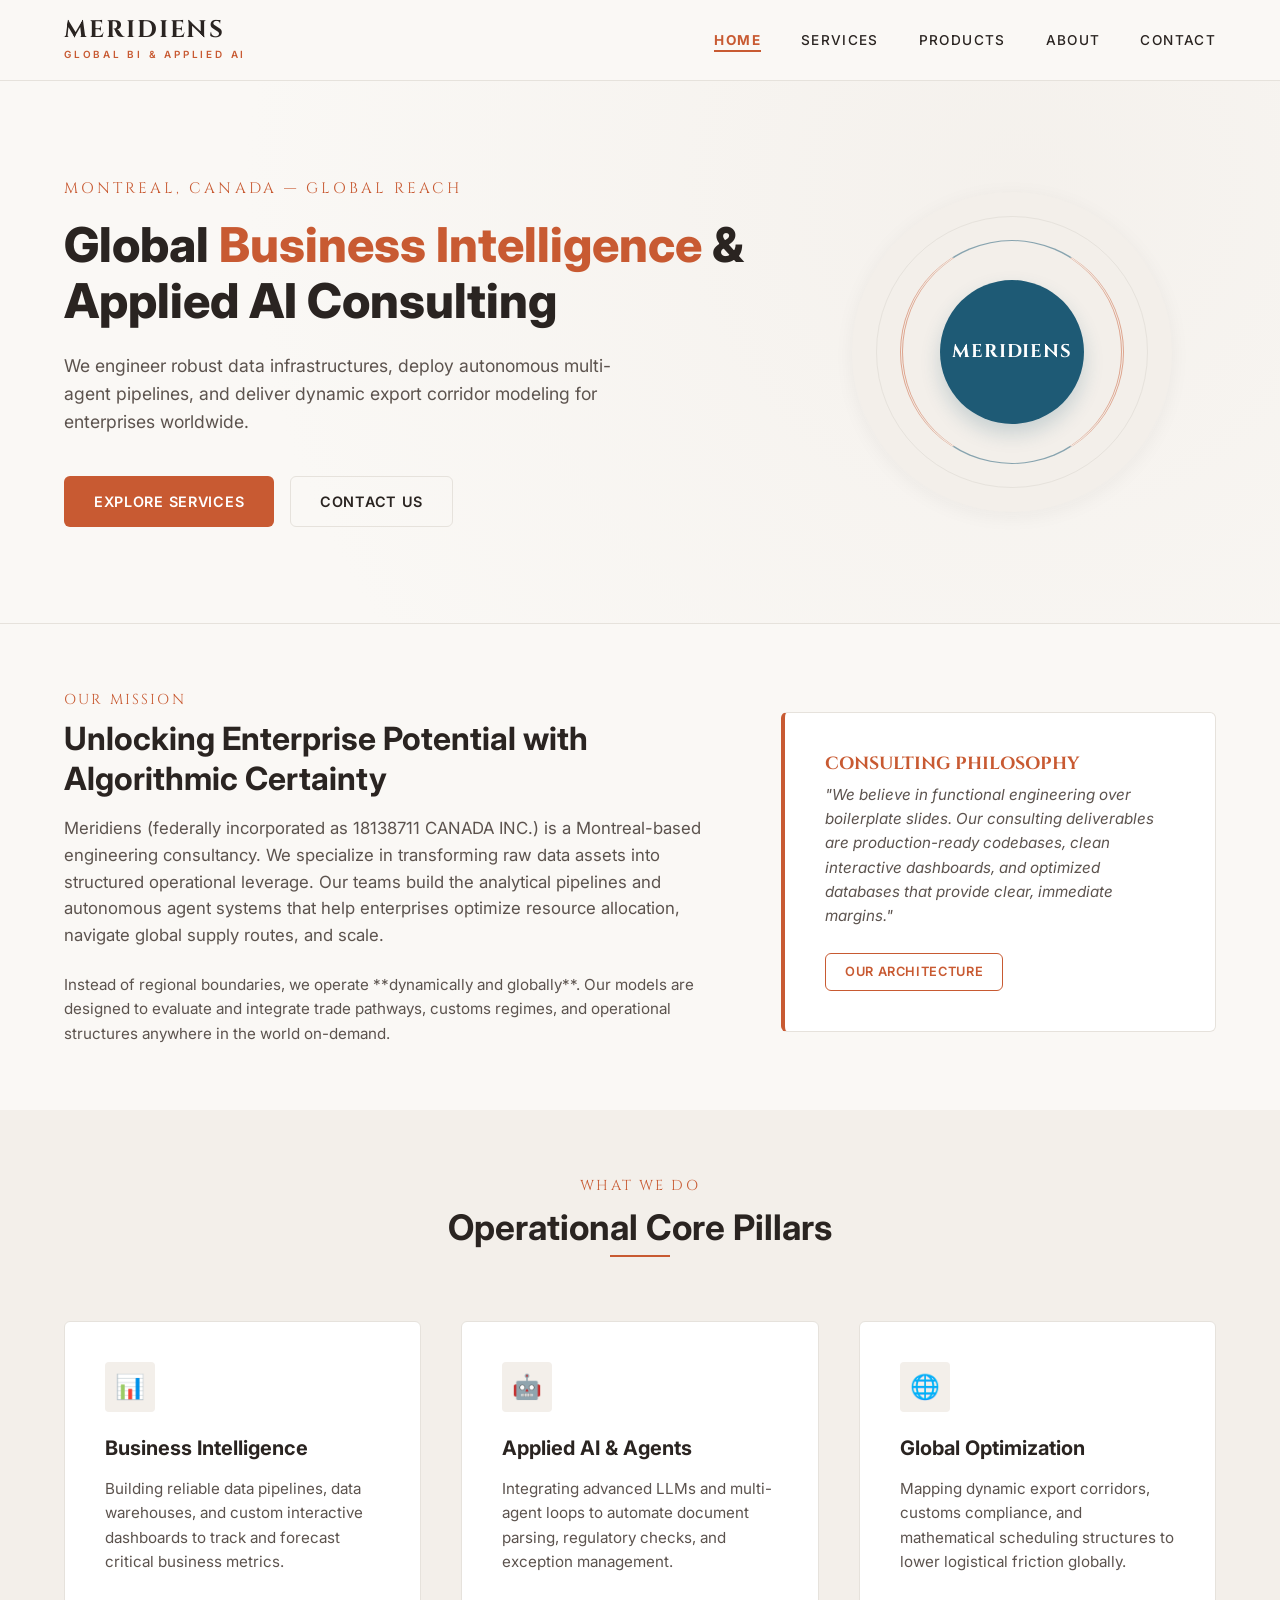
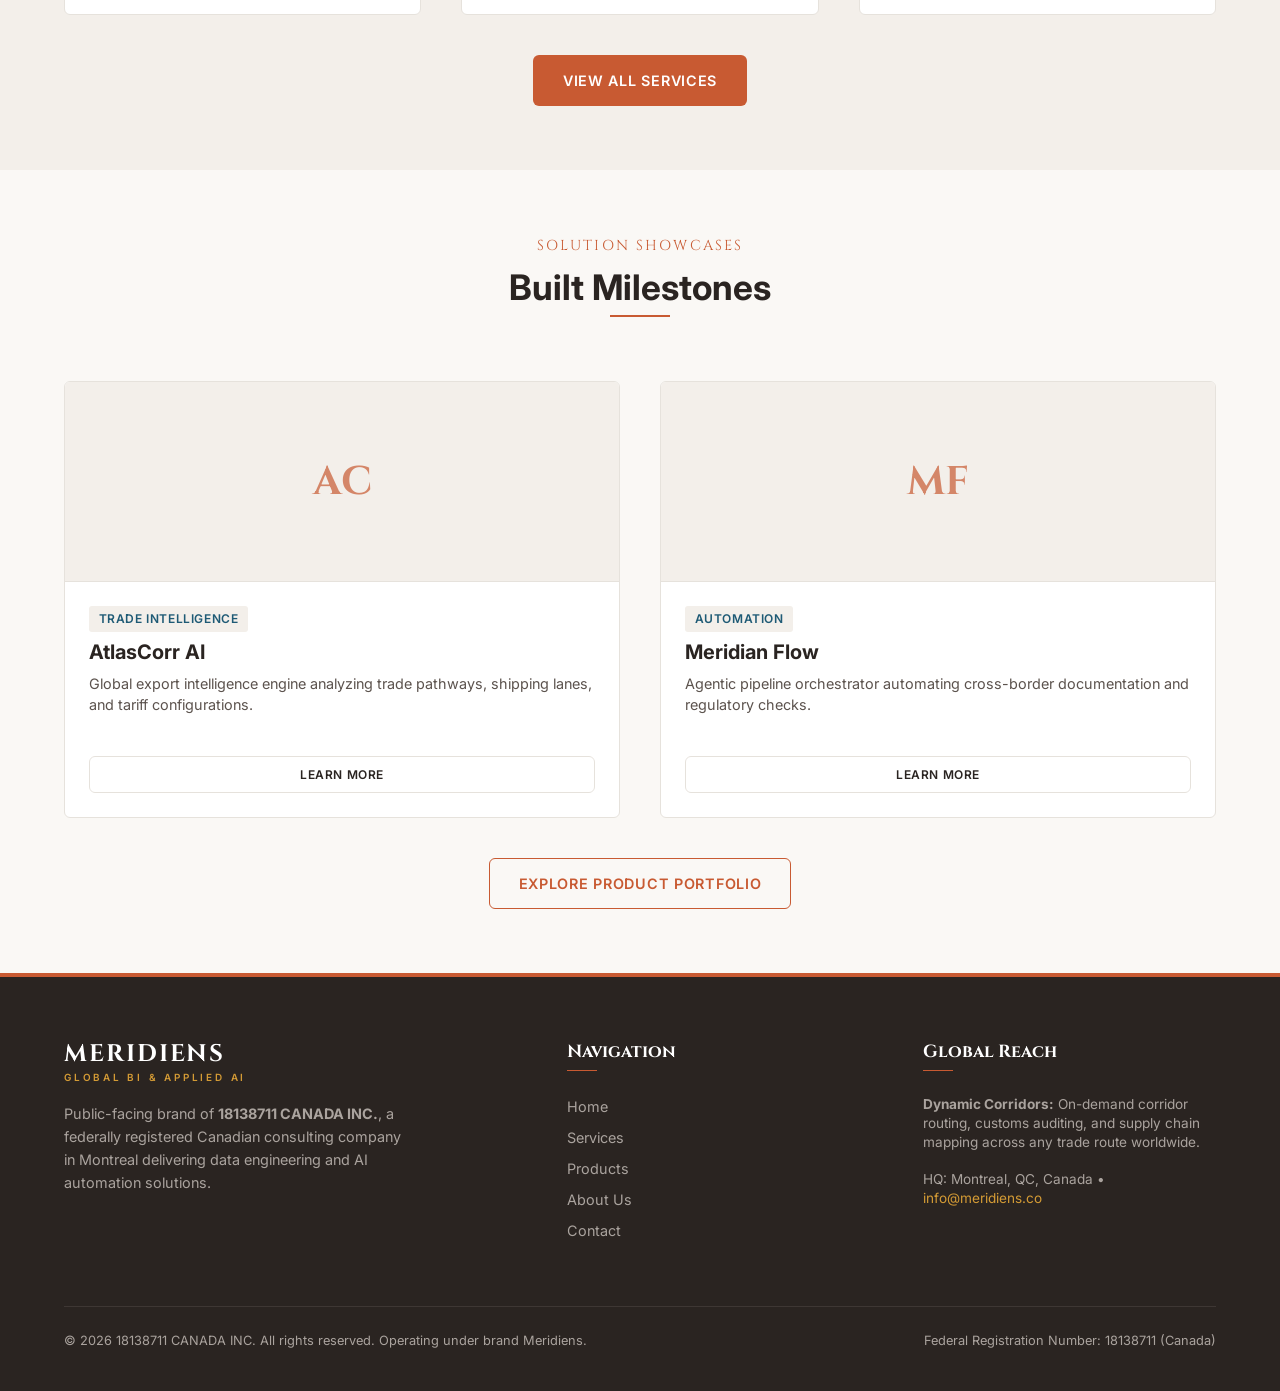
==== index.html @ 709f07da "Initial commit of Meridiens vitrine website" ====
<!DOCTYPE html>
<html lang="en">
<head>
  <meta charset="UTF-8">
  <meta name="viewport" content="width=device-width, initial-scale=1.0">
  <title>Meridiens | Global BI & Applied AI Consulting</title>
  <link rel="stylesheet" href="styles.css">
</head>
<body>

  <!-- HEADER -->
  <header>
    <div class="container nav-container">
      <a href="index.html" class="logo">
        <span class="logo-main">MERIDIENS</span>
        <span class="logo-sub">Global BI & Applied AI</span>
      </a>
      <button class="menu-toggle" aria-label="Toggle navigation" aria-expanded="false">
        <span></span>
        <span></span>
        <span></span>
      </button>
      <ul class="nav-menu">
        <li><a href="index.html" class="nav-link active">Home</a></li>
        <li><a href="services.html" class="nav-link">Services</a></li>
        <li><a href="products.html" class="nav-link">Products</a></li>
        <li><a href="about.html" class="nav-link">About</a></li>
        <li><a href="contact.html" class="nav-link">Contact</a></li>
      </ul>
    </div>
  </header>

  <!-- HERO SECTION -->
  <section class="hero">
    <div class="container hero-grid">
      <div class="hero-content">
        <span class="hero-subtitle">Montreal, Canada &mdash; Global Reach</span>
        <h1 class="hero-title">Global <span>Business Intelligence</span> & Applied AI Consulting</h1>
        <p class="hero-description">
          We engineer robust data infrastructures, deploy autonomous multi-agent pipelines, and deliver dynamic export corridor modeling for enterprises worldwide.
        </p>
        <div class="btn-group">
          <a href="services.html" class="btn btn-primary">Explore Services</a>
          <a href="contact.html" class="btn btn-secondary">Contact Us</a>
        </div>
      </div>
      <div class="hero-visual">
        <div class="geometric-graphic">
          <div class="graphic-core">MERIDIENS</div>
        </div>
      </div>
    </div>
  </section>

  <!-- MISSION STATEMENT -->
  <section class="section">
    <div class="container">
      <div class="about-intro-grid">
        <div>
          <span class="section-subtitle">Our Mission</span>
          <h2 style="font-size: 2rem; margin-bottom: var(--spacing-sm);">Unlocking Enterprise Potential with Algorithmic Certainty</h2>
          <p style="color: var(--color-text-muted); font-size: 1.05rem; margin-bottom: var(--spacing-md);">
            Meridiens (federally incorporated as 18138711 CANADA INC.) is a Montreal-based engineering consultancy. We specialize in transforming raw data assets into structured operational leverage. Our teams build the analytical pipelines and autonomous agent systems that help enterprises optimize resource allocation, navigate global supply routes, and scale.
          </p>
          <p style="color: var(--color-text-muted); font-size: 0.95rem;">
            Instead of regional boundaries, we operate **dynamically and globally**. Our models are designed to evaluate and integrate trade pathways, customs regimes, and operational structures anywhere in the world on-demand.
          </p>
        </div>
        <div class="about-philosophy" style="margin-top: var(--spacing-md);">
          <h3 style="font-size: 1.1rem; margin-bottom: var(--spacing-xs); color: var(--color-primary); text-transform: uppercase; font-family: var(--font-heading);">
            Consulting Philosophy
          </h3>
          <p style="font-size: 0.95rem; color: var(--color-text-muted); font-style: italic;">
            "We believe in functional engineering over boilerplate slides. Our consulting deliverables are production-ready codebases, clean interactive dashboards, and optimized databases that provide clear, immediate margins."
          </p>
          <a href="about.html" class="btn btn-outline" style="margin-top: var(--spacing-md); padding: 0.5rem 1.2rem; font-size: 0.8rem;">Our Architecture</a>
        </div>
      </div>
    </div>
  </section>

  <!-- CORE PILLARS -->
  <section class="section-alt">
    <div class="container">
      <div class="section-title-wrap">
        <span class="section-subtitle">What We Do</span>
        <h2 class="section-title">Operational Core Pillars</h2>
      </div>

      <div class="pillars-grid">
        <!-- Pillar 1 -->
        <div class="pillar-card">
          <div class="pillar-icon">📊</div>
          <h3 class="pillar-title">Business Intelligence</h3>
          <p class="pillar-description">
            Building reliable data pipelines, data warehouses, and custom interactive dashboards to track and forecast critical business metrics.
          </p>
        </div>
        <!-- Pillar 2 -->
        <div class="pillar-card">
          <div class="pillar-icon">🤖</div>
          <h3 class="pillar-title">Applied AI & Agents</h3>
          <p class="pillar-description">
            Integrating advanced LLMs and multi-agent loops to automate document parsing, regulatory checks, and exception management.
          </p>
        </div>
        <!-- Pillar 3 -->
        <div class="pillar-card">
          <div class="pillar-icon">🌐</div>
          <h3 class="pillar-title">Global Optimization</h3>
          <p class="pillar-description">
            Mapping dynamic export corridors, customs compliance, and mathematical scheduling structures to lower logistical friction globally.
          </p>
        </div>
      </div>
      
      <div class="text-center" style="margin-top: var(--spacing-lg);">
        <a href="services.html" class="btn btn-primary">View All Services</a>
      </div>
    </div>
  </section>

  <!-- PRODUCT HIGHLIGHTS -->
  <section class="section">
    <div class="container">
      <div class="section-title-wrap">
        <span class="section-subtitle">Solution Showcases</span>
        <h2 class="section-title">Built Milestones</h2>
      </div>

      <div style="display: grid; grid-template-columns: repeat(auto-fit, minmax(300px, 1fr)); gap: var(--spacing-lg);">
        <!-- AtlasCorr AI Teaser -->
        <div class="product-card">
          <div class="product-thumbnail-placeholder">
            <span class="product-icon-brand">AC</span>
          </div>
          <div class="product-info">
            <span class="service-tag" style="align-self: flex-start; margin-bottom: var(--spacing-xs);">Trade Intelligence</span>
            <h3 class="product-title">AtlasCorr AI</h3>
            <p class="product-desc">
              Global export intelligence engine analyzing trade pathways, shipping lanes, and tariff configurations.
            </p>
            <div class="product-actions" style="margin-top: var(--spacing-sm);">
              <a href="products.html#atlascorr-ai" class="btn btn-secondary">Learn More</a>
            </div>
          </div>
        </div>

        <!-- Meridian Flow Teaser -->
        <div class="product-card">
          <div class="product-thumbnail-placeholder">
            <span class="product-icon-brand">MF</span>
          </div>
          <div class="product-info">
            <span class="service-tag" style="align-self: flex-start; margin-bottom: var(--spacing-xs);">Automation</span>
            <h3 class="product-title">Meridian Flow</h3>
            <p class="product-desc">
              Agentic pipeline orchestrator automating cross-border documentation and regulatory checks.
            </p>
            <div class="product-actions" style="margin-top: var(--spacing-sm);">
              <a href="products.html#meridian-flow" class="btn btn-secondary">Learn More</a>
            </div>
          </div>
        </div>
      </div>
      
      <div class="text-center" style="margin-top: var(--spacing-lg);">
        <a href="products.html" class="btn btn-outline">Explore Product Portfolio</a>
      </div>
    </div>
  </section>

  <!-- FOOTER -->
  <footer>
    <div class="container">
      <div class="footer-grid">
        <div>
          <a href="index.html" class="logo footer-logo">
            <span class="logo-main">MERIDIENS</span>
            <span class="logo-sub">Global BI & Applied AI</span>
          </a>
          <p class="footer-about">
            Public-facing brand of <strong>18138711 CANADA INC.</strong>, a federally registered Canadian consulting company in Montreal delivering data engineering and AI automation solutions.
          </p>
        </div>
        <div>
          <h4 class="footer-title">Navigation</h4>
          <ul class="footer-links">
            <li><a href="index.html">Home</a></li>
            <li><a href="services.html">Services</a></li>
            <li><a href="products.html">Products</a></li>
            <li><a href="about.html">About Us</a></li>
            <li><a href="contact.html">Contact</a></li>
          </ul>
        </div>
        <div>
          <h4 class="footer-title">Global Reach</h4>
          <div class="footer-corridors">
            <p><strong>Dynamic Corridors:</strong> On-demand corridor routing, customs auditing, and supply chain mapping across any trade route worldwide.</p>
            <p style="margin-top: 10px;">HQ: Montreal, QC, Canada &bull; <a href="mailto:info@meridiens.co" style="color: var(--color-accent);">info@meridiens.co</a></p>
          </div>
        </div>
      </div>
      <div class="footer-bottom">
        <p>&copy; 2026 18138711 CANADA INC. All rights reserved. Operating under brand Meridiens.</p>
        <p>Federal Registration Number: 18138711 (Canada)</p>
      </div>
    </div>
  </footer>

  <script src="js/main.js"></script>
</body>
</html>
---- styles.css ----
@import url('https://fonts.googleapis.com/css2?family=Cinzel:wght@500;700&family=Inter:wght@300;400;500;600;700&display=swap');

/* Color Variables - Constantine Algeria Inspired Palette */
:root {
  --color-bg: #FAF8F5;            /* Warm Limestone / Off-White */
  --color-bg-card: #FFFFFF;       /* Pure White for card components */
  --color-text: #2A2421;          /* Deep Canyon Umber / Charcoal */
  --color-text-muted: #5C534E;    /* Muted Slate Grey-Brown */
  --color-primary: #C85A32;       /* Terracotta / Sienna Accent */
  --color-primary-hover: #A9441E; /* Darker Terracotta */
  --color-secondary: #1E5A75;     /* Andalusian Blue Accent */
  --color-secondary-hover: #154155; /* Darker Andalusian Blue */
  --color-accent: #D49B35;        /* Ochre / Deep Gold Accent */
  --color-neutral-light: #F3EFEA; /* Soft limestone gray for structural panels */
  --color-border: #E6E2DC;        /* Warm light grey for borders */
  --color-white: #FFFFFF;
  
  --font-heading: 'Cinzel', serif;
  --font-body: 'Inter', sans-serif;
  
  --spacing-xs: 0.5rem;
  --spacing-sm: 1rem;
  --spacing-md: 1.5rem;
  --spacing-lg: 2.5rem;
  --spacing-xl: 4rem;
  --spacing-xxl: 6rem;
  
  --max-width: 1200px;
  --border-radius: 6px;
  --transition: all 0.3s cubic-bezier(0.25, 0.8, 0.25, 1);
  --box-shadow: 0 4px 20px rgba(42, 36, 33, 0.05);
  --box-shadow-hover: 0 10px 30px rgba(42, 36, 33, 0.08);
}

/* CSS Reset */
*, *::before, *::after {
  box-sizing: border-box;
  margin: 0;
  padding: 0;
}

html {
  scroll-behavior: smooth;
}

body {
  font-family: var(--font-body);
  background-color: var(--color-bg);
  color: var(--color-text);
  line-height: 1.6;
  -webkit-font-smoothing: antialiased;
}

/* Typography */
h1, h2, h3, h4, h5, h6 {
  font-family: var(--font-body);
  font-weight: 700;
  line-height: 1.25;
  color: var(--color-text);
}

h1.brand-title {
  font-family: var(--font-heading);
}

a {
  color: var(--color-primary);
  text-decoration: none;
  transition: var(--transition);
}

a:hover {
  color: var(--color-primary-hover);
}

/* Containers & Layout */
.container {
  width: 100%;
  max-width: var(--max-width);
  margin: 0 auto;
  padding: 0 var(--spacing-md);
}

.section {
  padding: var(--spacing-xl) 0;
}

.section-alt {
  background-color: var(--color-neutral-light);
  padding: var(--spacing-xl) 0;
}

.text-center {
  text-align: center;
}

.section-title-wrap {
  margin-bottom: var(--spacing-xl);
  text-align: center;
}

.section-subtitle {
  font-family: var(--font-heading);
  color: var(--color-primary);
  font-size: 0.9rem;
  letter-spacing: 0.15em;
  text-transform: uppercase;
  margin-bottom: var(--spacing-xs);
  display: block;
}

.section-title {
  font-size: 2.2rem;
  font-weight: 700;
  position: relative;
  display: inline-block;
  padding-bottom: var(--spacing-xs);
}

.section-title::after {
  content: '';
  position: absolute;
  bottom: 0;
  left: 50%;
  transform: translateX(-50%);
  width: 60px;
  height: 2px;
  background-color: var(--color-primary);
}

/* Buttons */
.btn-group {
  display: flex;
  gap: var(--spacing-sm);
  flex-wrap: wrap;
}

.btn {
  display: inline-flex;
  align-items: center;
  justify-content: center;
  padding: 0.8rem 1.8rem;
  font-size: 0.9rem;
  font-weight: 600;
  border-radius: var(--border-radius);
  transition: var(--transition);
  cursor: pointer;
  letter-spacing: 0.05em;
  text-transform: uppercase;
  border: 1px solid transparent;
}

.btn-primary {
  background-color: var(--color-primary);
  color: var(--color-white);
}

.btn-primary:hover {
  background-color: var(--color-primary-hover);
  color: var(--color-white);
  transform: translateY(-2px);
}

.btn-secondary {
  background-color: transparent;
  color: var(--color-text);
  border-color: var(--color-border);
}

.btn-secondary:hover {
  background-color: var(--color-neutral-light);
  color: var(--color-text);
  transform: translateY(-2px);
}

.btn-outline {
  background-color: transparent;
  color: var(--color-primary);
  border-color: var(--color-primary);
}

.btn-outline:hover {
  background-color: var(--color-primary);
  color: var(--color-white);
  transform: translateY(-2px);
}

/* Header & Navigation */
header {
  background-color: rgba(250, 248, 245, 0.95);
  backdrop-filter: blur(10px);
  position: sticky;
  top: 0;
  z-index: 1000;
  border-bottom: 1px solid var(--color-border);
  transition: var(--transition);
}

header.scroll-shadow {
  box-shadow: 0 4px 15px rgba(0, 0, 0, 0.03);
}

.nav-container {
  display: flex;
  align-items: center;
  justify-content: space-between;
  height: 80px;
}

.logo {
  display: flex;
  flex-direction: column;
}

.logo-main {
  font-family: var(--font-heading);
  font-size: 1.5rem;
  font-weight: 700;
  color: var(--color-text);
  letter-spacing: 0.08em;
  line-height: 1.1;
}

.logo-sub {
  font-size: 0.62rem;
  text-transform: uppercase;
  letter-spacing: 0.28em;
  color: var(--color-primary);
  margin-top: 3px;
  font-weight: 600;
}

.nav-menu {
  display: flex;
  list-style: none;
  gap: var(--spacing-lg);
  align-items: center;
}

.nav-link {
  font-size: 0.85rem;
  font-weight: 500;
  color: var(--color-text);
  text-transform: uppercase;
  letter-spacing: 0.1em;
  position: relative;
  padding: 0.25rem 0;
}

.nav-link::after {
  content: '';
  position: absolute;
  bottom: 0;
  left: 0;
  width: 0;
  height: 1px;
  background-color: var(--color-primary);
  transition: var(--transition);
}

.nav-link:hover {
  color: var(--color-primary);
}

.nav-link:hover::after {
  width: 100%;
}

.nav-link.active {
  color: var(--color-primary);
  font-weight: 700;
}

.nav-link.active::after {
  width: 100%;
  height: 2px;
}

.menu-toggle {
  display: none;
  flex-direction: column;
  justify-content: space-between;
  width: 24px;
  height: 18px;
  background: transparent;
  border: none;
  cursor: pointer;
  z-index: 1100;
}

.menu-toggle span {
  display: block;
  width: 100%;
  height: 2px;
  background-color: var(--color-text);
  transition: var(--transition);
}

/* Mobile Nav Active States */
@media (max-width: 768px) {
  .menu-toggle {
    display: flex;
  }
  
  .nav-menu {
    position: fixed;
    top: 0;
    right: -100%;
    width: 280px;
    height: 100vh;
    background-color: var(--color-bg);
    box-shadow: -5px 0 25px rgba(0, 0, 0, 0.05);
    flex-direction: column;
    justify-content: center;
    align-items: flex-start;
    padding: var(--spacing-xl);
    gap: var(--spacing-md);
    transition: var(--transition);
    z-index: 1050;
  }
  
  .nav-menu.active {
    right: 0;
  }
  
  .menu-toggle.active span:nth-child(1) {
    transform: translateY(8px) rotate(45deg);
  }
  
  .menu-toggle.active span:nth-child(2) {
    opacity: 0;
  }
  
  .menu-toggle.active span:nth-child(3) {
    transform: translateY(-8px) rotate(-45deg);
  }
}

/* Hero Section */
.hero {
  position: relative;
  background: radial-gradient(circle at 80% 20%, rgba(243, 239, 234, 0.8) 0%, rgba(250, 248, 245, 1) 70%);
  padding: var(--spacing-xxl) 0;
  overflow: hidden;
  border-bottom: 1px solid var(--color-border);
}

.hero-grid {
  display: grid;
  grid-template-columns: 1.25fr 0.75fr;
  gap: var(--spacing-xl);
  align-items: center;
}

.hero-content {
  max-width: 680px;
}

.hero-subtitle {
  font-family: var(--font-heading);
  color: var(--color-primary);
  font-size: 0.95rem;
  letter-spacing: 0.2em;
  text-transform: uppercase;
  margin-bottom: var(--spacing-sm);
  display: block;
}

.hero-title {
  font-size: 3rem;
  line-height: 1.15;
  margin-bottom: var(--spacing-md);
  font-weight: 800;
}

.hero-title span {
  color: var(--color-primary);
}

.hero-description {
  font-size: 1.1rem;
  color: var(--color-text-muted);
  margin-bottom: var(--spacing-lg);
  max-width: 580px;
}

.hero-visual {
  position: relative;
  display: flex;
  justify-content: center;
  align-items: center;
}

/* Global Network Motif Graphic */
.geometric-graphic {
  width: 320px;
  height: 320px;
  position: relative;
  background-color: var(--color-neutral-light);
  border-radius: 50%;
  display: flex;
  align-items: center;
  justify-content: center;
  box-shadow: var(--box-shadow);
}

.geometric-graphic::before {
  content: '';
  position: absolute;
  width: 85%;
  height: 85%;
  border: 1px solid var(--color-border);
  border-radius: 50%;
}

/* Dynamic global grid lines representing meridians */
.geometric-graphic::after {
  content: '';
  position: absolute;
  width: 70%;
  height: 70%;
  border: 1px solid var(--color-secondary);
  border-left: 3px double var(--color-primary);
  border-right: 3px double var(--color-primary);
  border-radius: 50%;
  opacity: 0.5;
  animation: rotateGraphic 25s linear infinite;
}

@keyframes rotateGraphic {
  100% { transform: rotate(360deg); }
}

.graphic-core {
  width: 45%;
  height: 45%;
  background: var(--color-secondary);
  border-radius: 50%;
  display: flex;
  align-items: center;
  justify-content: center;
  color: var(--color-white);
  font-family: var(--font-heading);
  font-weight: 700;
  font-size: 1.15rem;
  letter-spacing: 0.05em;
  box-shadow: 0 10px 20px rgba(30, 90, 117, 0.2);
  z-index: 5;
}

@media (max-width: 992px) {
  .hero-grid {
    grid-template-columns: 1fr;
    text-align: center;
  }
  
  .hero-content {
    margin: 0 auto;
  }
  
  .hero-description {
    margin-left: auto;
    margin-right: auto;
  }
  
  .btn-group {
    justify-content: center;
  }
  
  .hero-visual {
    margin-top: var(--spacing-lg);
  }
}

@media (max-width: 576px) {
  .hero-title {
    font-size: 2.2rem;
  }
  .geometric-graphic {
    width: 240px;
    height: 240px;
  }
}

/* Feature/Pillar Cards */
.pillars-grid {
  display: grid;
  grid-template-columns: repeat(3, 1fr);
  gap: var(--spacing-lg);
}

.pillar-card {
  background-color: var(--color-bg-card);
  border: 1px solid var(--color-border);
  padding: var(--spacing-lg);
  border-radius: var(--border-radius);
  transition: var(--transition);
  display: flex;
  flex-direction: column;
}

.pillar-card:hover {
  transform: translateY(-5px);
  box-shadow: var(--box-shadow-hover);
  border-color: var(--color-primary);
}

.pillar-icon {
  width: 50px;
  height: 50px;
  border-radius: 4px;
  background-color: var(--color-neutral-light);
  color: var(--color-primary);
  display: flex;
  align-items: center;
  justify-content: center;
  font-size: 1.5rem;
  margin-bottom: var(--spacing-md);
  transition: var(--transition);
}

.pillar-card:hover .pillar-icon {
  background-color: var(--color-primary);
  color: var(--color-white);
}

.pillar-title {
  font-size: 1.25rem;
  font-weight: 700;
  margin-bottom: var(--spacing-sm);
}

.pillar-description {
  color: var(--color-text-muted);
  font-size: 0.95rem;
  flex-grow: 1;
}

@media (max-width: 992px) {
  .pillars-grid {
    grid-template-columns: 1fr;
    gap: var(--spacing-md);
  }
}

/* Dynamic Cards Grid */
.cards-grid {
  display: grid;
  grid-template-columns: repeat(auto-fill, minmax(340px, 1fr));
  gap: var(--spacing-lg);
}

/* Service Card Components */
.service-card {
  background-color: var(--color-bg-card);
  border: 1px solid var(--color-border);
  border-radius: var(--border-radius);
  padding: var(--spacing-lg);
  transition: var(--transition);
  position: relative;
  overflow: hidden;
  display: flex;
  flex-direction: column;
}

.service-card::before {
  content: '';
  position: absolute;
  top: 0;
  left: 0;
  width: 4px;
  height: 100%;
  background-color: var(--color-secondary);
  transition: var(--transition);
}

.service-card:hover {
  transform: translateY(-4px);
  box-shadow: var(--box-shadow-hover);
  border-color: var(--color-border);
}

.service-card:hover::before {
  background-color: var(--color-primary);
  width: 6px;
}

.service-title {
  font-size: 1.3rem;
  margin-bottom: var(--spacing-sm);
  font-weight: 700;
}

.service-desc {
  color: var(--color-text-muted);
  font-size: 0.95rem;
  margin-bottom: var(--spacing-md);
  flex-grow: 1;
}

.service-footer {
  margin-top: auto;
  display: flex;
  justify-content: space-between;
  align-items: center;
  padding-top: var(--spacing-sm);
  border-top: 1px solid var(--color-neutral-light);
}

.service-tag {
  font-size: 0.75rem;
  font-weight: 600;
  color: var(--color-secondary);
  background-color: var(--color-neutral-light);
  padding: 0.2rem 0.6rem;
  border-radius: 3px;
  text-transform: uppercase;
  letter-spacing: 0.05em;
}

.service-link {
  font-size: 0.85rem;
  font-weight: 600;
  color: var(--color-primary);
}

/* Product Card Components */
.product-card {
  background-color: var(--color-bg-card);
  border: 1px solid var(--color-border);
  border-radius: var(--border-radius);
  overflow: hidden;
  transition: var(--transition);
  display: flex;
  flex-direction: column;
}

.product-card:hover {
  transform: translateY(-5px);
  box-shadow: var(--box-shadow-hover);
  border-color: var(--color-border);
}

.product-thumbnail-placeholder {
  width: 100%;
  height: 200px;
  background-color: var(--color-neutral-light);
  display: flex;
  align-items: center;
  justify-content: center;
  color: var(--color-text-muted);
  position: relative;
  overflow: hidden;
  border-bottom: 1px solid var(--color-border);
}

.product-thumbnail-placeholder::after {
  content: '';
  position: absolute;
  top: 0;
  left: -100%;
  width: 50%;
  height: 100%;
  background: linear-gradient(90deg, transparent, rgba(255, 255, 255, 0.4), transparent);
  transform: skewX(-20deg);
  animation: shine 6s infinite;
}

@keyframes shine {
  0% { left: -100%; }
  20% { left: 150%; }
  100% { left: 150%; }
}

.product-icon-brand {
  font-family: var(--font-heading);
  font-size: 2.5rem;
  color: var(--color-primary);
  font-weight: 700;
  opacity: 0.7;
}

.product-info {
  padding: var(--spacing-md);
  display: flex;
  flex-direction: column;
  flex-grow: 1;
}

.product-title {
  font-size: 1.25rem;
  font-weight: 700;
  margin-bottom: var(--spacing-xs);
}

.product-desc {
  color: var(--color-text-muted);
  font-size: 0.9rem;
  margin-bottom: var(--spacing-md);
  flex-grow: 1;
  line-height: 1.5;
}

.product-actions {
  display: flex;
  gap: var(--spacing-sm);
  margin-top: auto;
}

.product-actions .btn {
  padding: 0.5rem 1rem;
  font-size: 0.75rem;
  flex: 1;
}

/* About Layout Panel */
.about-hero {
  background-color: var(--color-neutral-light);
  border-bottom: 1px solid var(--color-border);
  padding: var(--spacing-xl) 0;
}

.about-intro-grid {
  display: grid;
  grid-template-columns: 1.2fr 0.8fr;
  gap: var(--spacing-xl);
  align-items: start;
}

.about-philosophy {
  padding: var(--spacing-lg);
  background-color: var(--color-bg-card);
  border: 1px solid var(--color-border);
  border-radius: var(--border-radius);
  border-left: 4px solid var(--color-primary);
}

.corridor-map-section {
  margin-top: var(--spacing-xl);
}

/* Dynamic Corridors Section */
.corridors-list {
  display: grid;
  grid-template-columns: repeat(3, 1fr);
  gap: var(--spacing-md);
  margin-top: var(--spacing-md);
}

.corridor-item {
  background-color: var(--color-bg-card);
  border: 1px solid var(--color-border);
  padding: var(--spacing-md);
  border-radius: var(--border-radius);
  text-align: center;
  transition: var(--transition);
}

.corridor-item:hover {
  border-color: var(--color-secondary);
  background-color: rgba(30, 90, 117, 0.02);
}

.corridor-flag {
  font-size: 1.8rem;
  margin-bottom: var(--spacing-xs);
  display: block;
}

.corridor-name {
  font-weight: 700;
  font-size: 1rem;
}

.corridor-desc {
  font-size: 0.8rem;
  color: var(--color-text-muted);
  margin-top: 4px;
}

@media (max-width: 992px) {
  .about-intro-grid {
    grid-template-columns: 1fr;
  }
  .corridors-list {
    grid-template-columns: 1fr;
  }
}

/* Contact Styles */
.contact-grid {
  display: grid;
  grid-template-columns: 0.8fr 1.2fr;
  gap: var(--spacing-xl);
}

.contact-info-panel {
  display: flex;
  flex-direction: column;
  gap: var(--spacing-md);
}

.contact-detail-card {
  background-color: var(--color-bg-card);
  border: 1px solid var(--color-border);
  padding: var(--spacing-md);
  border-radius: var(--border-radius);
}

.contact-detail-title {
  font-size: 0.9rem;
  text-transform: uppercase;
  color: var(--color-primary);
  letter-spacing: 0.1em;
  margin-bottom: var(--spacing-xs);
  font-family: var(--font-heading);
}

.contact-detail-value {
  font-size: 1.05rem;
  font-weight: 500;
}

.contact-form-container {
  background-color: var(--color-bg-card);
  border: 1px solid var(--color-border);
  padding: var(--spacing-lg);
  border-radius: var(--border-radius);
  box-shadow: var(--box-shadow);
}

.form-group {
  margin-bottom: var(--spacing-md);
}

.form-row {
  display: grid;
  grid-template-columns: 1fr 1fr;
  gap: var(--spacing-md);
}

.form-label {
  display: block;
  font-size: 0.85rem;
  font-weight: 600;
  margin-bottom: 6px;
  text-transform: uppercase;
  letter-spacing: 0.05em;
}

.form-control {
  width: 100%;
  padding: 0.8rem 1rem;
  font-family: var(--font-body);
  font-size: 0.95rem;
  background-color: var(--color-bg);
  border: 1px solid var(--color-border);
  border-radius: var(--border-radius);
  color: var(--color-text);
  transition: var(--transition);
}

.form-control:focus {
  outline: none;
  border-color: var(--color-primary);
  background-color: var(--color-white);
  box-shadow: 0 0 0 3px rgba(200, 90, 50, 0.1);
}

textarea.form-control {
  resize: vertical;
  min-height: 120px;
}

.file-upload-wrapper {
  position: relative;
  display: block;
}

.file-upload-input {
  position: absolute;
  left: 0;
  top: 0;
  opacity: 0;
  width: 100%;
  height: 100%;
  cursor: pointer;
}

.file-upload-btn {
  display: flex;
  align-items: center;
  justify-content: center;
  gap: var(--spacing-xs);
  padding: 0.8rem 1rem;
  border: 1px dashed var(--color-primary);
  background-color: rgba(200, 90, 50, 0.02);
  color: var(--color-primary);
  border-radius: var(--border-radius);
  text-align: center;
  font-weight: 500;
  font-size: 0.9rem;
  transition: var(--transition);
}

.file-upload-wrapper:hover .file-upload-btn {
  background-color: rgba(200, 90, 50, 0.05);
}

.file-name-display {
  font-size: 0.8rem;
  color: var(--color-text-muted);
  margin-top: 4px;
}

@media (max-width: 768px) {
  .contact-grid {
    grid-template-columns: 1fr;
  }
  .form-row {
    grid-template-columns: 1fr;
    gap: 0;
  }
}

/* Footer Panel */
footer {
  background-color: var(--color-text);
  color: #DDD8D3;
  padding: var(--spacing-xl) 0 var(--spacing-lg) 0;
  border-top: 4px solid var(--color-primary);
  font-size: 0.9rem;
}

.footer-grid {
  display: grid;
  grid-template-columns: 1.5fr 1fr 1fr;
  gap: var(--spacing-xl);
  margin-bottom: var(--spacing-xl);
}

.footer-logo {
  margin-bottom: var(--spacing-sm);
}

.footer-logo .logo-main {
  color: var(--color-white);
}

.footer-logo .logo-sub {
  color: var(--color-accent);
}

.footer-about {
  color: #AAA39E;
  margin-top: var(--spacing-sm);
  max-width: 340px;
}

.footer-title {
  color: var(--color-white);
  font-family: var(--font-heading);
  font-size: 1.1rem;
  margin-bottom: var(--spacing-md);
  position: relative;
  padding-bottom: var(--spacing-xs);
}

.footer-title::after {
  content: '';
  position: absolute;
  bottom: 0;
  left: 0;
  width: 30px;
  height: 1px;
  background-color: var(--color-primary);
}

.footer-links {
  list-style: none;
  display: flex;
  flex-direction: column;
  gap: var(--spacing-xs);
}

.footer-links a {
  color: #AAA39E;
}

.footer-links a:hover {
  color: var(--color-white);
  padding-left: 4px;
}

.footer-corridors {
  display: flex;
  flex-direction: column;
  gap: var(--spacing-xs);
}

.footer-corridors p {
  color: #AAA39E;
  font-size: 0.85rem;
  line-height: 1.4;
}

.footer-bottom {
  border-top: 1px solid #3E3734;
  padding-top: var(--spacing-md);
  display: flex;
  justify-content: space-between;
  align-items: center;
  color: #AAA39E;
  font-size: 0.8rem;
  flex-wrap: wrap;
  gap: var(--spacing-sm);
}

@media (max-width: 768px) {
  .footer-grid {
    grid-template-columns: 1fr;
    gap: var(--spacing-lg);
  }
}
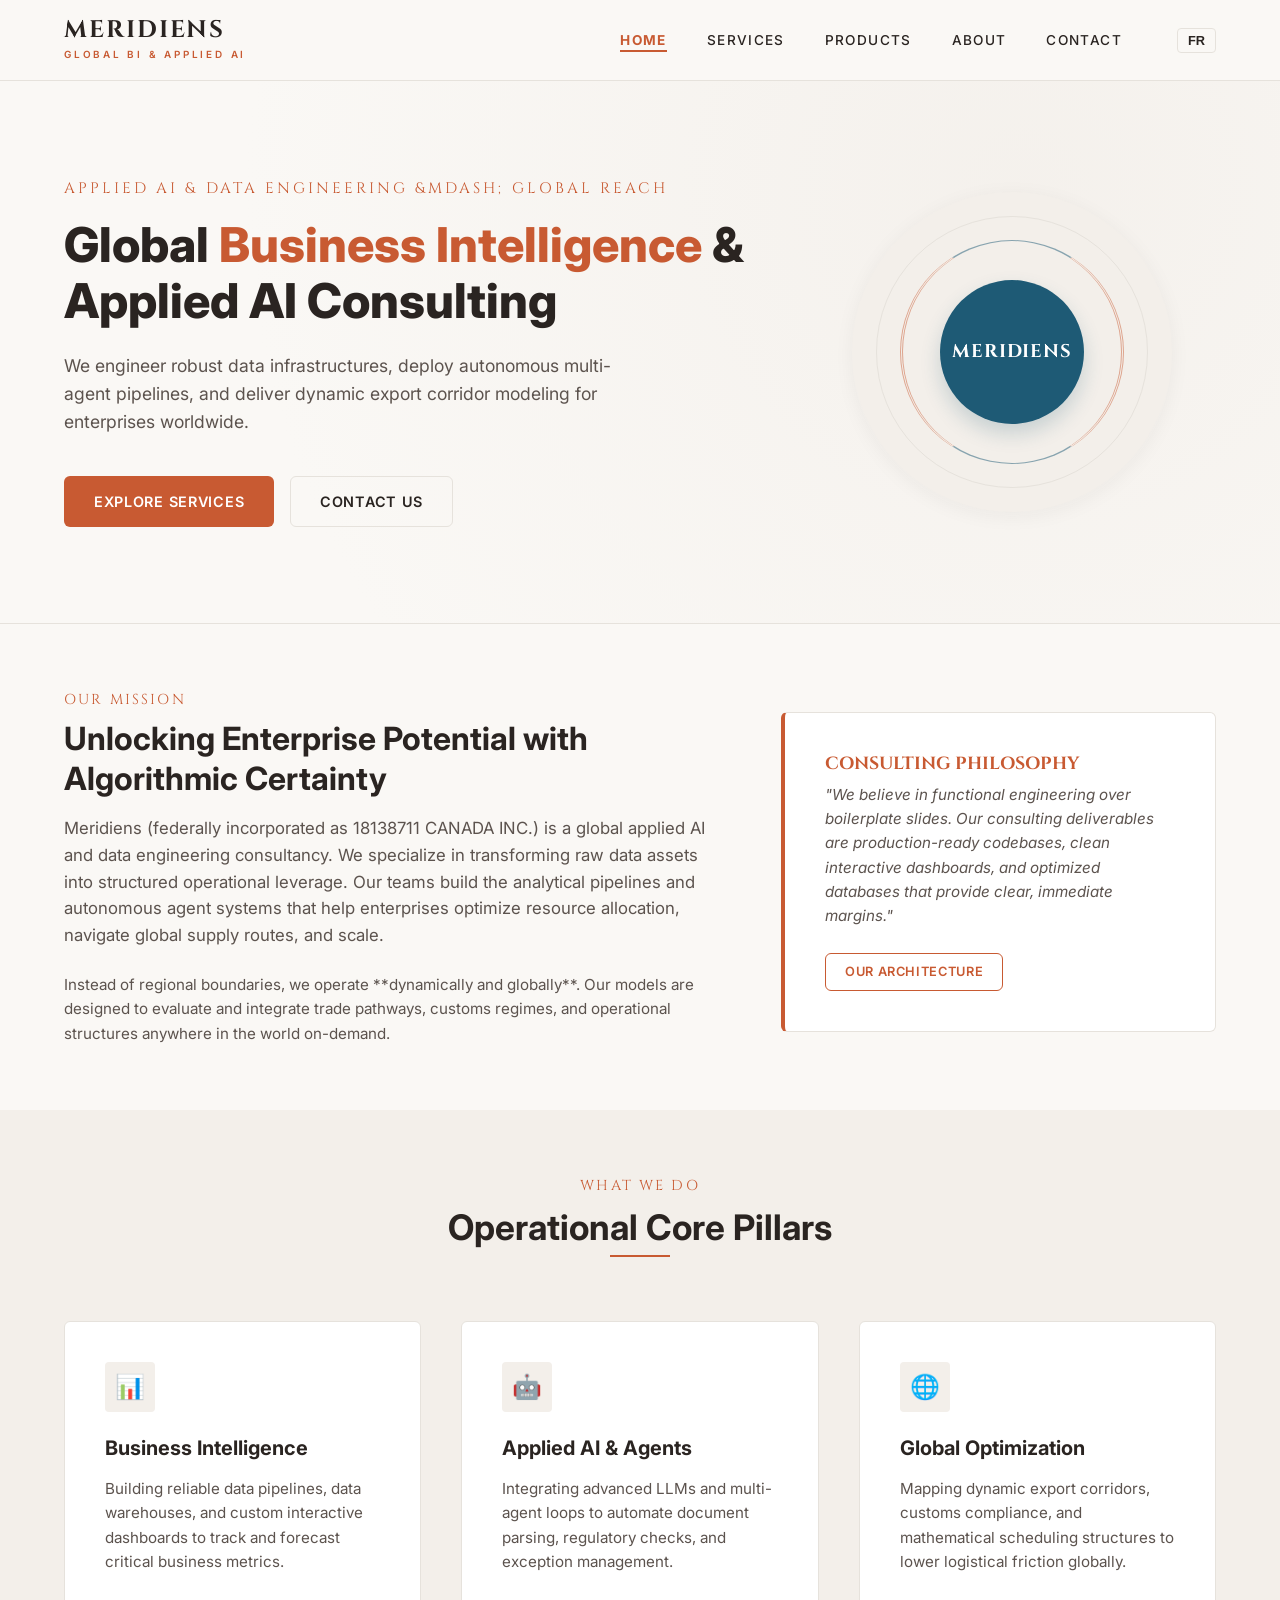
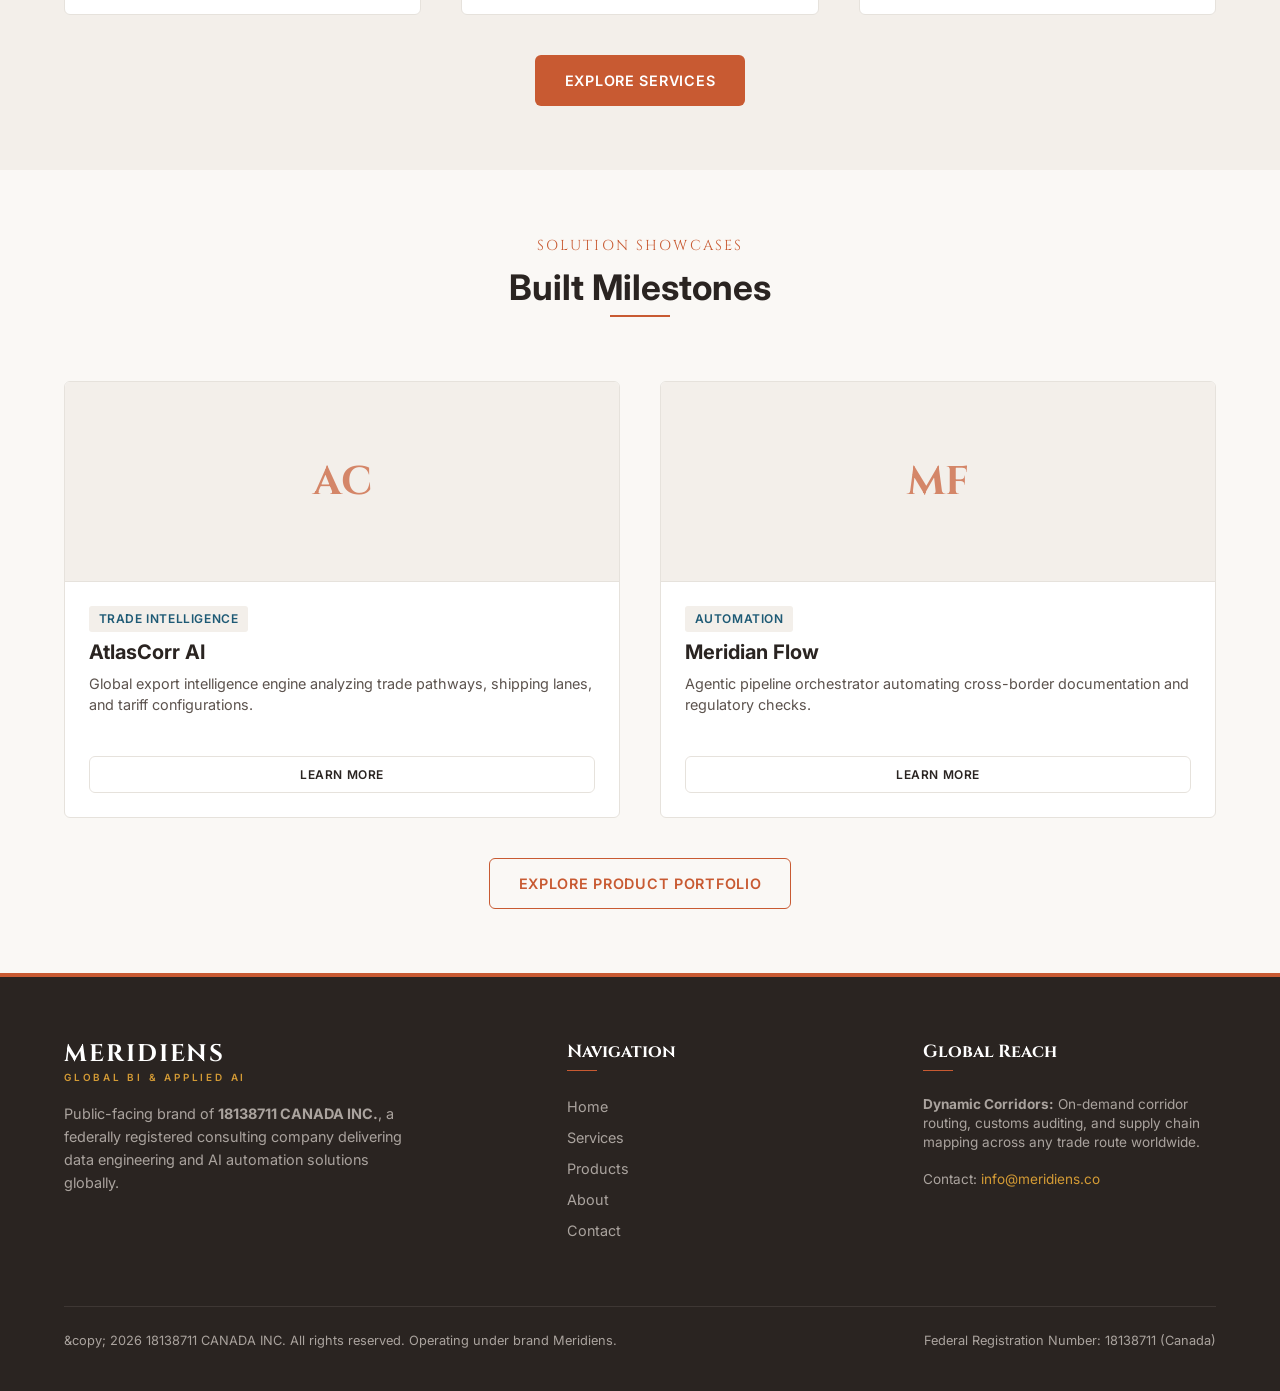
==== commit 45ebc41a: "feat(i18n): remove local Montreal references and Kenadsa/Rock products, replace with AI-focused prod" ====
--- a/index.html
+++ b/index.html
@@ -21,11 +21,11 @@
         <span></span>
       </button>
       <ul class="nav-menu">
-        <li><a href="index.html" class="nav-link active">Home</a></li>
-        <li><a href="services.html" class="nav-link">Services</a></li>
-        <li><a href="products.html" class="nav-link">Products</a></li>
-        <li><a href="about.html" class="nav-link">About</a></li>
-        <li><a href="contact.html" class="nav-link">Contact</a></li>
+        <li><a href="index.html" class="nav-link active" data-i18n="nav-home">Home</a></li>
+        <li><a href="services.html" class="nav-link" data-i18n="nav-services">Services</a></li>
+        <li><a href="products.html" class="nav-link" data-i18n="nav-products">Products</a></li>
+        <li><a href="about.html" class="nav-link" data-i18n="nav-about">About</a></li>
+        <li><a href="contact.html" class="nav-link" data-i18n="nav-contact">Contact</a></li>
       </ul>
     </div>
   </header>
@@ -34,14 +34,14 @@
   <section class="hero">
     <div class="container hero-grid">
       <div class="hero-content">
-        <span class="hero-subtitle">Montreal, Canada &mdash; Global Reach</span>
-        <h1 class="hero-title">Global <span>Business Intelligence</span> & Applied AI Consulting</h1>
-        <p class="hero-description">
+        <span class="hero-subtitle" data-i18n="hero-subtitle">Applied AI & Data Engineering &mdash; Global Reach</span>
+        <h1 class="hero-title" data-i18n="hero-title">Global <span>Business Intelligence</span> & Applied AI Consulting</h1>
+        <p class="hero-description" data-i18n="hero-description">
           We engineer robust data infrastructures, deploy autonomous multi-agent pipelines, and deliver dynamic export corridor modeling for enterprises worldwide.
         </p>
         <div class="btn-group">
-          <a href="services.html" class="btn btn-primary">Explore Services</a>
-          <a href="contact.html" class="btn btn-secondary">Contact Us</a>
+          <a href="services.html" class="btn btn-primary" data-i18n="btn-explore">Explore Services</a>
+          <a href="contact.html" class="btn btn-secondary" data-i18n="btn-contact">Contact Us</a>
         </div>
       </div>
       <div class="hero-visual">
@@ -57,23 +57,23 @@
     <div class="container">
       <div class="about-intro-grid">
         <div>
-          <span class="section-subtitle">Our Mission</span>
-          <h2 style="font-size: 2rem; margin-bottom: var(--spacing-sm);">Unlocking Enterprise Potential with Algorithmic Certainty</h2>
-          <p style="color: var(--color-text-muted); font-size: 1.05rem; margin-bottom: var(--spacing-md);">
-            Meridiens (federally incorporated as 18138711 CANADA INC.) is a Montreal-based engineering consultancy. We specialize in transforming raw data assets into structured operational leverage. Our teams build the analytical pipelines and autonomous agent systems that help enterprises optimize resource allocation, navigate global supply routes, and scale.
-          </p>
-          <p style="color: var(--color-text-muted); font-size: 0.95rem;">
+          <span class="section-subtitle" data-i18n="mission-subtitle">Our Mission</span>
+          <h2 style="font-size: 2rem; margin-bottom: var(--spacing-sm);" data-i18n="mission-title">Unlocking Enterprise Potential with Algorithmic Certainty</h2>
+          <p style="color: var(--color-text-muted); font-size: 1.05rem; margin-bottom: var(--spacing-md);" data-i18n="mission-p1">
+            Meridiens (federally incorporated as 18138711 CANADA INC.) is a global applied AI and data engineering consultancy. We specialize in transforming raw data assets into structured operational leverage. Our teams build the analytical pipelines and autonomous agent systems that help enterprises optimize resource allocation, navigate global supply routes, and scale.
+          </p>
+          <p style="color: var(--color-text-muted); font-size: 0.95rem;" data-i18n="mission-p2">
             Instead of regional boundaries, we operate **dynamically and globally**. Our models are designed to evaluate and integrate trade pathways, customs regimes, and operational structures anywhere in the world on-demand.
           </p>
         </div>
         <div class="about-philosophy" style="margin-top: var(--spacing-md);">
-          <h3 style="font-size: 1.1rem; margin-bottom: var(--spacing-xs); color: var(--color-primary); text-transform: uppercase; font-family: var(--font-heading);">
+          <h3 style="font-size: 1.1rem; margin-bottom: var(--spacing-xs); color: var(--color-primary); text-transform: uppercase; font-family: var(--font-heading);" data-i18n="phil-title">
             Consulting Philosophy
           </h3>
-          <p style="font-size: 0.95rem; color: var(--color-text-muted); font-style: italic;">
+          <p style="font-size: 0.95rem; color: var(--color-text-muted); font-style: italic;" data-i18n="phil-desc">
             "We believe in functional engineering over boilerplate slides. Our consulting deliverables are production-ready codebases, clean interactive dashboards, and optimized databases that provide clear, immediate margins."
           </p>
-          <a href="about.html" class="btn btn-outline" style="margin-top: var(--spacing-md); padding: 0.5rem 1.2rem; font-size: 0.8rem;">Our Architecture</a>
+          <a href="about.html" class="btn btn-outline" style="margin-top: var(--spacing-md); padding: 0.5rem 1.2rem; font-size: 0.8rem;" data-i18n="phil-btn">Our Architecture</a>
         </div>
       </div>
     </div>
@@ -83,39 +83,39 @@
   <section class="section-alt">
     <div class="container">
       <div class="section-title-wrap">
-        <span class="section-subtitle">What We Do</span>
-        <h2 class="section-title">Operational Core Pillars</h2>
+        <span class="section-subtitle" data-i18n="pillars-subtitle">What We Do</span>
+        <h2 class="section-title" data-i18n="pillars-title">Operational Core Pillars</h2>
       </div>
 
       <div class="pillars-grid">
         <!-- Pillar 1 -->
         <div class="pillar-card">
           <div class="pillar-icon">📊</div>
-          <h3 class="pillar-title">Business Intelligence</h3>
-          <p class="pillar-description">
+          <h3 class="pillar-title" data-i18n="pillar-bi-title">Business Intelligence</h3>
+          <p class="pillar-description" data-i18n="pillar-bi-desc">
             Building reliable data pipelines, data warehouses, and custom interactive dashboards to track and forecast critical business metrics.
           </p>
         </div>
         <!-- Pillar 2 -->
         <div class="pillar-card">
           <div class="pillar-icon">🤖</div>
-          <h3 class="pillar-title">Applied AI & Agents</h3>
-          <p class="pillar-description">
+          <h3 class="pillar-title" data-i18n="pillar-ai-title">Applied AI & Agents</h3>
+          <p class="pillar-description" data-i18n="pillar-ai-desc">
             Integrating advanced LLMs and multi-agent loops to automate document parsing, regulatory checks, and exception management.
           </p>
         </div>
         <!-- Pillar 3 -->
         <div class="pillar-card">
           <div class="pillar-icon">🌐</div>
-          <h3 class="pillar-title">Global Optimization</h3>
-          <p class="pillar-description">
+          <h3 class="pillar-title" data-i18n="pillar-global-title">Global Optimization</h3>
+          <p class="pillar-description" data-i18n="pillar-global-desc">
             Mapping dynamic export corridors, customs compliance, and mathematical scheduling structures to lower logistical friction globally.
           </p>
         </div>
       </div>
       
       <div class="text-center" style="margin-top: var(--spacing-lg);">
-        <a href="services.html" class="btn btn-primary">View All Services</a>
+        <a href="services.html" class="btn btn-primary" data-i18n="btn-explore">View All Services</a>
       </div>
     </div>
   </section>
@@ -124,8 +124,8 @@
   <section class="section">
     <div class="container">
       <div class="section-title-wrap">
-        <span class="section-subtitle">Solution Showcases</span>
-        <h2 class="section-title">Built Milestones</h2>
+        <span class="section-subtitle" data-i18n="showcase-subtitle">Solution Showcases</span>
+        <h2 class="section-title" data-i18n="showcase-title">Built Milestones</h2>
       </div>
 
       <div style="display: grid; grid-template-columns: repeat(auto-fit, minmax(300px, 1fr)); gap: var(--spacing-lg);">
@@ -165,13 +165,13 @@
       </div>
       
       <div class="text-center" style="margin-top: var(--spacing-lg);">
-        <a href="products.html" class="btn btn-outline">Explore Product Portfolio</a>
-      </div>
-    </div>
-  </section>
-
-  <!-- FOOTER -->
-  <footer>
+        <a href="products.html" class="btn btn-outline" data-i18n="showcase-btn">Explore Product Portfolio</a>
+      </div>
+    </div>
+   </section>
+
+   <!-- FOOTER -->
+   <footer>
     <div class="container">
       <div class="footer-grid">
         <div>
@@ -179,35 +179,36 @@
             <span class="logo-main">MERIDIENS</span>
             <span class="logo-sub">Global BI & Applied AI</span>
           </a>
-          <p class="footer-about">
-            Public-facing brand of <strong>18138711 CANADA INC.</strong>, a federally registered Canadian consulting company in Montreal delivering data engineering and AI automation solutions.
-          </p>
-        </div>
-        <div>
-          <h4 class="footer-title">Navigation</h4>
+          <p class="footer-about" data-i18n="footer-about">
+            Public-facing brand of <strong>18138711 CANADA INC.</strong>, a federally registered consulting company delivering data engineering and AI automation solutions globally.
+          </p>
+        </div>
+        <div>
+          <h4 class="footer-title" data-i18n="footer-nav-title">Navigation</h4>
           <ul class="footer-links">
-            <li><a href="index.html">Home</a></li>
-            <li><a href="services.html">Services</a></li>
-            <li><a href="products.html">Products</a></li>
-            <li><a href="about.html">About Us</a></li>
-            <li><a href="contact.html">Contact</a></li>
+            <li><a href="index.html" data-i18n="nav-home">Home</a></li>
+            <li><a href="services.html" data-i18n="nav-services">Services</a></li>
+            <li><a href="products.html" data-i18n="nav-products">Products</a></li>
+            <li><a href="about.html" data-i18n="nav-about">About Us</a></li>
+            <li><a href="contact.html" data-i18n="nav-contact">Contact</a></li>
           </ul>
         </div>
         <div>
-          <h4 class="footer-title">Global Reach</h4>
+          <h4 class="footer-title" data-i18n="footer-reach-title">Global Reach</h4>
           <div class="footer-corridors">
-            <p><strong>Dynamic Corridors:</strong> On-demand corridor routing, customs auditing, and supply chain mapping across any trade route worldwide.</p>
-            <p style="margin-top: 10px;">HQ: Montreal, QC, Canada &bull; <a href="mailto:info@meridiens.co" style="color: var(--color-accent);">info@meridiens.co</a></p>
+            <p data-i18n="footer-reach-desc"><strong>Dynamic Corridors:</strong> On-demand corridor routing, customs auditing, and supply chain mapping across any trade route worldwide.</p>
+            <p style="margin-top: 10px;"><span data-i18n="footer-contact-lbl">Contact: </span><a href="mailto:info@meridiens.co" style="color: var(--color-accent);">info@meridiens.co</a></p>
           </div>
         </div>
       </div>
       <div class="footer-bottom">
-        <p>&copy; 2026 18138711 CANADA INC. All rights reserved. Operating under brand Meridiens.</p>
-        <p>Federal Registration Number: 18138711 (Canada)</p>
+        <p data-i18n="footer-copy">&copy; 2026 18138711 CANADA INC. All rights reserved. Operating under brand Meridiens.</p>
+        <p data-i18n="footer-reg">Federal Registration Number: 18138711 (Canada)</p>
       </div>
     </div>
   </footer>
 
+  <script src="js/translations.js"></script>
   <script src="js/main.js"></script>
 </body>
 </html>
--- a/styles.css
+++ b/styles.css
@@ -1022,3 +1022,31 @@
     gap: var(--spacing-lg);
   }
 }
+
+/* Language switcher button */
+.lang-btn {
+  background: transparent;
+  border: 1px solid var(--color-border);
+  color: var(--color-text);
+  padding: 4px 10px;
+  border-radius: 4px;
+  cursor: pointer;
+  font-size: 0.8rem;
+  font-weight: 600;
+  transition: all 0.2s ease;
+  margin-left: 15px;
+}
+
+.lang-btn:hover {
+  background: var(--color-primary);
+  color: var(--color-white);
+  border-color: var(--color-primary);
+}
+
+@media (max-width: 768px) {
+  .lang-btn {
+    margin-left: 0;
+    margin-top: var(--spacing-xs);
+    display: inline-block;
+  }
+}
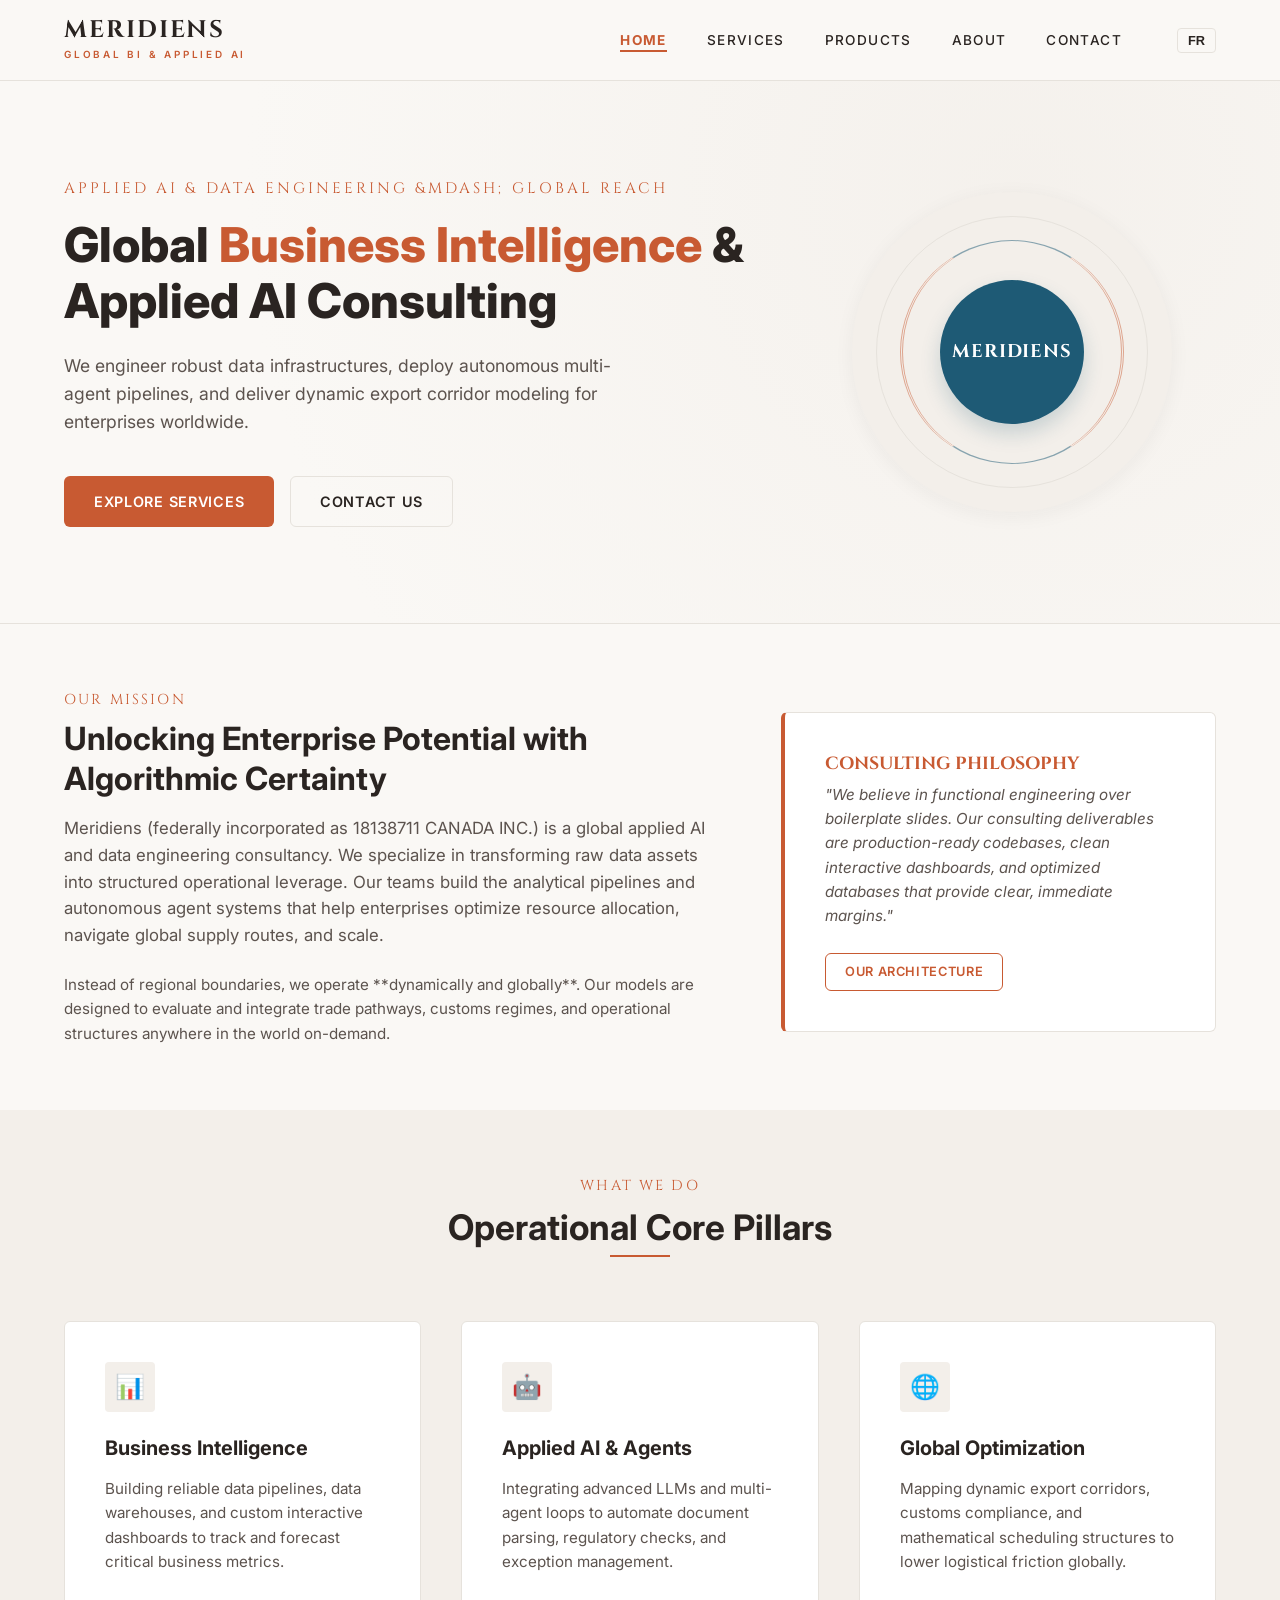
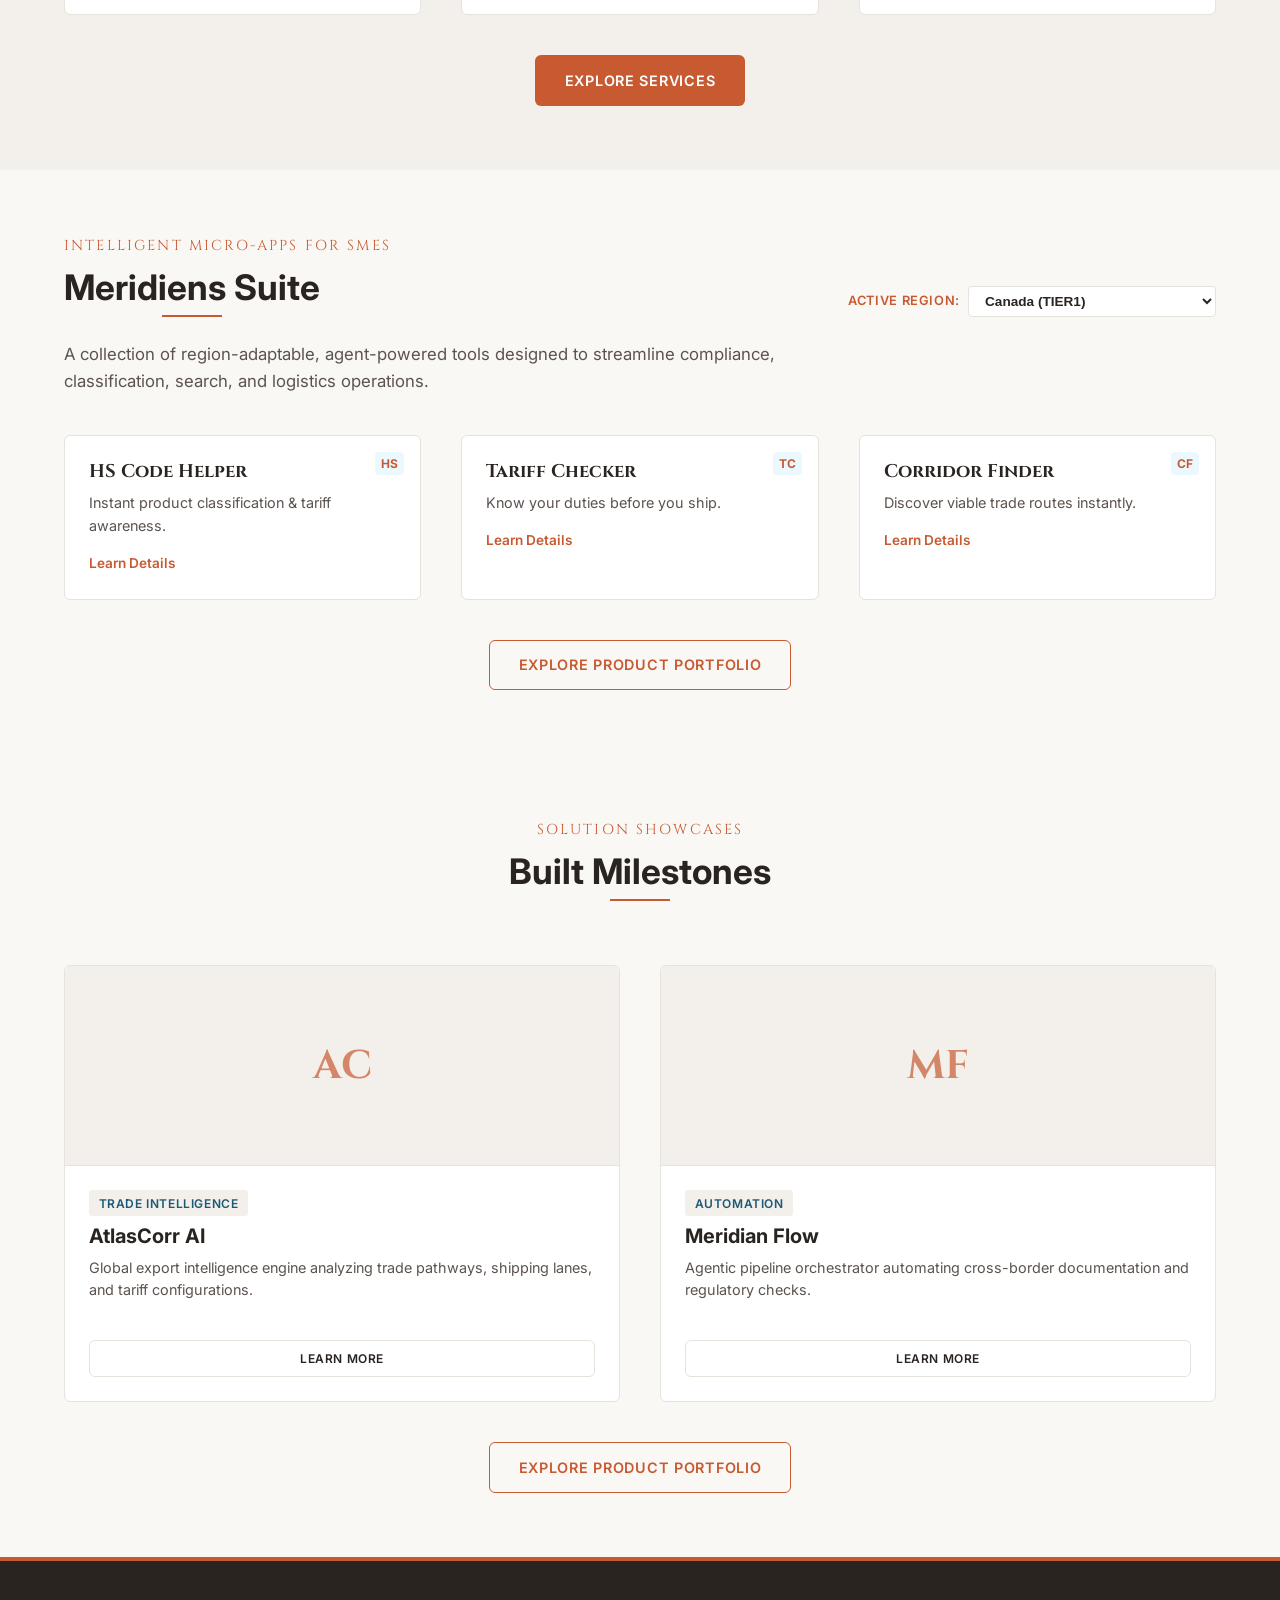
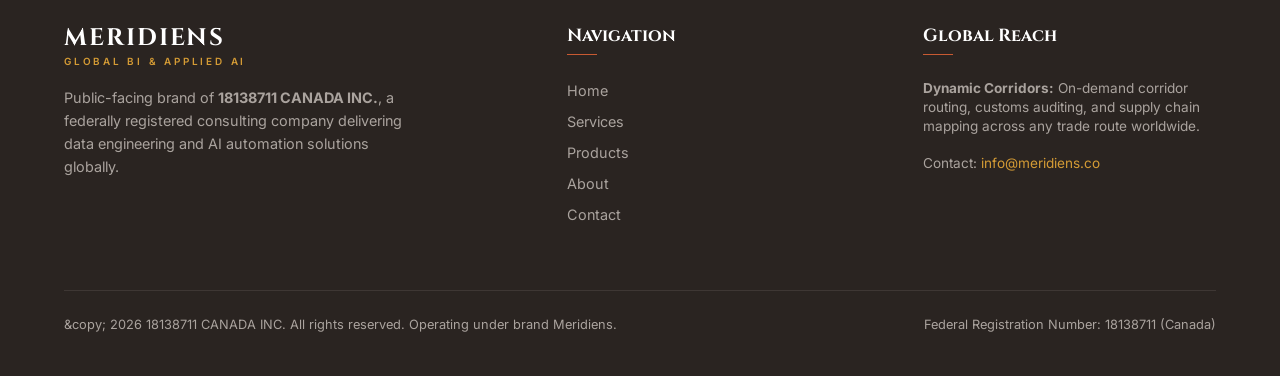
==== commit 9cdc01e8: "Update EN/FR translations for Suite" ====
--- a/index.html
+++ b/index.html
@@ -120,6 +120,51 @@
     </div>
   </section>
 
+  <!-- MERIDIENS SUITE SECTION -->
+  <section class="section">
+    <div class="container">
+      <div style="display: flex; justify-content: space-between; align-items: flex-end; flex-wrap: wrap; margin-bottom: var(--spacing-md); gap: var(--spacing-sm);">
+        <div>
+          <span class="section-subtitle" data-i18n="suite-subtitle">Intelligent Micro-Apps for SMEs</span>
+          <h2 class="section-title" data-i18n="suite-title" style="margin-bottom: 0;">Meridiens Suite</h2>
+        </div>
+        <!-- Region Selector Container -->
+        <div class="region-selector-container"></div>
+      </div>
+      <p style="color: var(--color-text-muted); max-width: 750px; font-size: 1.05rem; margin-bottom: var(--spacing-lg);" data-i18n="suite-description">
+        A collection of region-adaptable, agent-powered tools designed to streamline compliance, classification, search, and logistics operations.
+      </p>
+
+      <div class="pillars-grid" style="margin-bottom: var(--spacing-lg);">
+        <!-- App 1: HS Code Helper -->
+        <div class="pillar-card" style="background-color: var(--color-bg-card); border: 1px solid var(--color-border); border-radius: var(--border-radius); padding: var(--spacing-md); position: relative; text-align: left;">
+          <span style="position: absolute; top: var(--spacing-sm); right: var(--spacing-sm); font-size: 0.75rem; font-weight: 700; color: var(--color-primary); background-color: rgba(56, 189, 248, 0.1); padding: 2px 6px; border-radius: 4px;">HS</span>
+          <h3 style="font-size: 1.15rem; margin-bottom: var(--spacing-xs); font-family: var(--font-heading);">HS Code Helper</h3>
+          <p style="font-size: 0.9rem; color: var(--color-text-muted); margin-bottom: var(--spacing-sm);">Instant product classification & tariff awareness.</p>
+          <a href="products.html#hs-code-helper" class="service-link" style="font-size: 0.85rem;" data-i18n="btn-details">Learn Details &rarr;</a>
+        </div>
+        <!-- App 2: Tariff Checker -->
+        <div class="pillar-card" style="background-color: var(--color-bg-card); border: 1px solid var(--color-border); border-radius: var(--border-radius); padding: var(--spacing-md); position: relative; text-align: left;">
+          <span style="position: absolute; top: var(--spacing-sm); right: var(--spacing-sm); font-size: 0.75rem; font-weight: 700; color: var(--color-primary); background-color: rgba(56, 189, 248, 0.1); padding: 2px 6px; border-radius: 4px;">TC</span>
+          <h3 style="font-size: 1.15rem; margin-bottom: var(--spacing-xs); font-family: var(--font-heading);">Tariff Checker</h3>
+          <p style="font-size: 0.9rem; color: var(--color-text-muted); margin-bottom: var(--spacing-sm);">Know your duties before you ship.</p>
+          <a href="products.html#tariff-checker" class="service-link" style="font-size: 0.85rem;" data-i18n="btn-details">Learn Details &rarr;</a>
+        </div>
+        <!-- App 3: Corridor Finder -->
+        <div class="pillar-card" style="background-color: var(--color-bg-card); border: 1px solid var(--color-border); border-radius: var(--border-radius); padding: var(--spacing-md); position: relative; text-align: left;">
+          <span style="position: absolute; top: var(--spacing-sm); right: var(--spacing-sm); font-size: 0.75rem; font-weight: 700; color: var(--color-primary); background-color: rgba(56, 189, 248, 0.1); padding: 2px 6px; border-radius: 4px;">CF</span>
+          <h3 style="font-size: 1.15rem; margin-bottom: var(--spacing-xs); font-family: var(--font-heading);">Corridor Finder</h3>
+          <p style="font-size: 0.9rem; color: var(--color-text-muted); margin-bottom: var(--spacing-sm);">Discover viable trade routes instantly.</p>
+          <a href="products.html#corridor-finder" class="service-link" style="font-size: 0.85rem;" data-i18n="btn-details">Learn Details &rarr;</a>
+        </div>
+      </div>
+
+      <div class="text-center">
+        <a href="products.html" class="btn btn-outline" data-i18n="showcase-btn">Explore All Suite Apps</a>
+      </div>
+    </div>
+  </section>
+
   <!-- PRODUCT HIGHLIGHTS -->
   <section class="section">
     <div class="container">
@@ -209,6 +254,9 @@
   </footer>
 
   <script src="js/translations.js"></script>
+  <script src="js/data.js"></script>
+  <script src="js/region.js"></script>
+  <script src="js/usage.js"></script>
   <script src="js/main.js"></script>
 </body>
 </html>
--- a/styles.css
+++ b/styles.css
@@ -1050,3 +1050,84 @@
     display: inline-block;
   }
 }
+
+/* Meridiens Suite Simulator Terminal Styles */
+.terminal-container {
+  background-color: #0c1020;
+  border: 1px solid var(--color-border);
+  border-radius: 4px;
+  font-family: 'Courier New', Courier, monospace;
+  padding: 10px;
+  margin-top: var(--spacing-sm);
+  font-size: 0.78rem;
+  color: #38bdf8; /* Terminal bright blue-green */
+  box-shadow: inset 0 0 10px rgba(0, 0, 0, 0.8);
+  height: 120px;
+  overflow-y: auto;
+  text-align: left;
+}
+
+.terminal-header {
+  display: flex;
+  justify-content: space-between;
+  border-bottom: 1px solid rgba(255, 255, 255, 0.08);
+  padding-bottom: 4px;
+  margin-bottom: 6px;
+  color: var(--color-text-muted);
+  font-size: 0.65rem;
+  text-transform: uppercase;
+  letter-spacing: 0.05em;
+}
+
+.terminal-body {
+  line-height: 1.4;
+  word-break: break-all;
+}
+
+.app-meta-row {
+  display: flex;
+  justify-content: space-between;
+  font-size: 0.8rem;
+  margin-top: var(--spacing-sm);
+  border-top: 1px dashed var(--color-border);
+  padding-top: var(--spacing-xs);
+}
+
+.app-presets-wrap {
+  font-size: 0.75rem;
+  color: var(--color-text-muted);
+  margin-top: var(--spacing-xs);
+}
+
+.pricing-summary-bar {
+  background-color: var(--color-bg-card);
+  border: 1px solid var(--color-border);
+  border-left: 4px solid var(--color-primary);
+  border-radius: var(--border-radius);
+  padding: var(--spacing-md);
+  margin-bottom: var(--spacing-lg);
+  display: flex;
+  justify-content: space-between;
+  align-items: center;
+  flex-wrap: wrap;
+  gap: var(--spacing-sm);
+}
+
+.btn-simulator-reset {
+  font-size: 0.75rem;
+  padding: 6px 12px;
+  border-radius: 4px;
+  cursor: pointer;
+  border: 1px solid var(--color-border);
+  background: transparent;
+  color: var(--color-text);
+  font-weight: 600;
+  transition: all 0.2s ease;
+}
+
+.btn-simulator-reset:hover {
+  background-color: var(--color-primary);
+  color: var(--color-white);
+  border-color: var(--color-primary);
+}
+
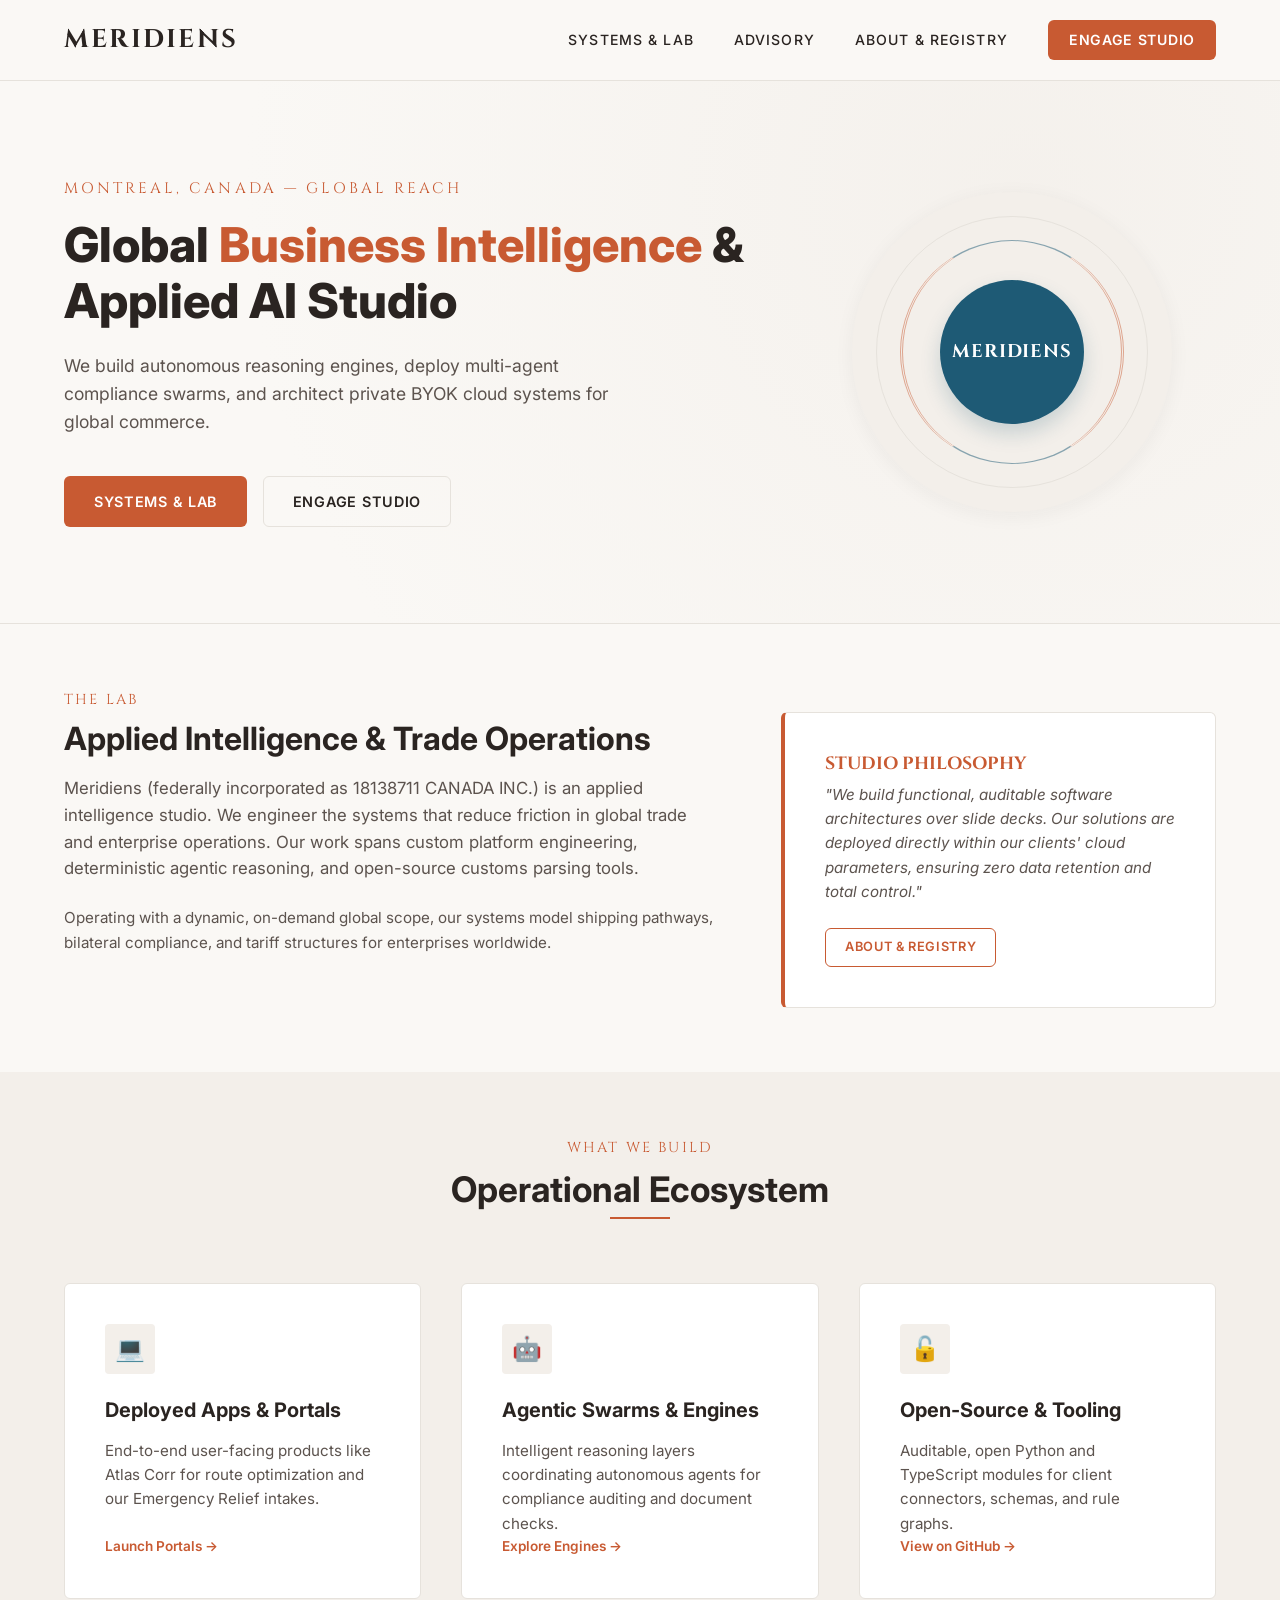
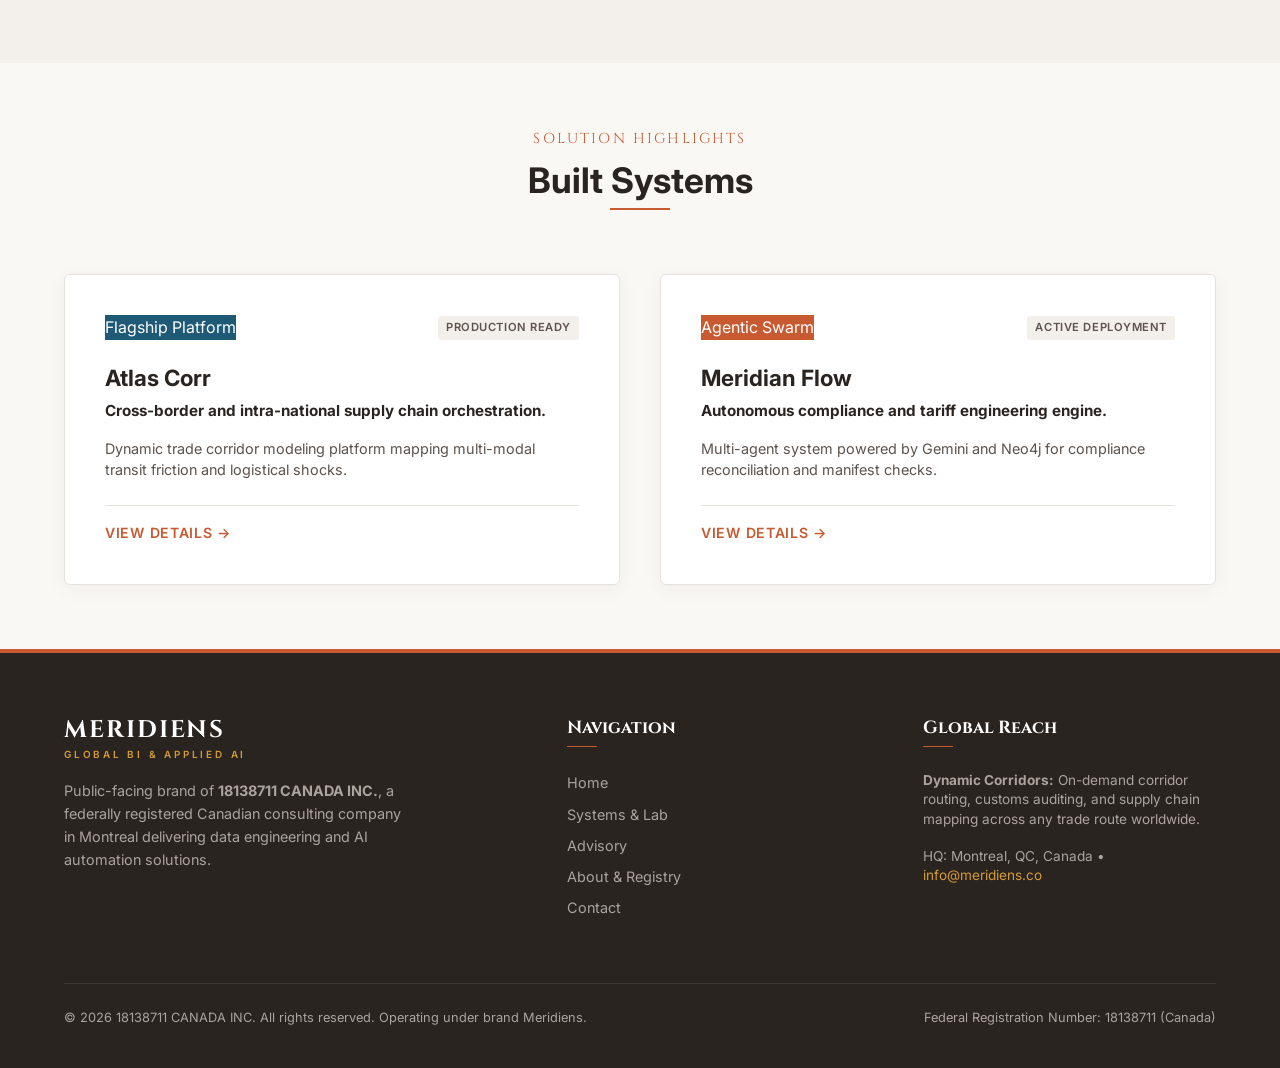
==== commit e9a0b7ca: "Restructure meridiens.co as AI & Trade Innovation Lab / Applied Intelligence Studio" ====
--- a/index.html
+++ b/index.html
@@ -3,30 +3,23 @@
 <head>
   <meta charset="UTF-8">
   <meta name="viewport" content="width=device-width, initial-scale=1.0">
-  <title>Meridiens | Global BI & Applied AI Consulting</title>
+  <title>Meridiens | Applied Intelligence Lab</title>
   <link rel="stylesheet" href="styles.css">
 </head>
 <body>
 
   <!-- HEADER -->
   <header>
-    <div class="container nav-container">
-      <a href="index.html" class="logo">
-        <span class="logo-main">MERIDIENS</span>
-        <span class="logo-sub">Global BI & Applied AI</span>
-      </a>
-      <button class="menu-toggle" aria-label="Toggle navigation" aria-expanded="false">
-        <span></span>
-        <span></span>
-        <span></span>
-      </button>
-      <ul class="nav-menu">
-        <li><a href="index.html" class="nav-link active" data-i18n="nav-home">Home</a></li>
-        <li><a href="services.html" class="nav-link" data-i18n="nav-services">Services</a></li>
-        <li><a href="products.html" class="nav-link" data-i18n="nav-products">Products</a></li>
-        <li><a href="about.html" class="nav-link" data-i18n="nav-about">About</a></li>
-        <li><a href="contact.html" class="nav-link" data-i18n="nav-contact">Contact</a></li>
-      </ul>
+    <div class="container">
+      <nav class="site-nav">
+        <a href="index.html" class="logo">MERIDIENS</a>
+        <div class="nav-links">
+          <a href="products.html">Systems & Lab</a>
+          <a href="services.html">Advisory</a>
+          <a href="about.html">About & Registry</a>
+          <a href="contact.html" class="btn-cta">Engage Studio</a>
+        </div>
+      </nav>
     </div>
   </header>
 
@@ -34,14 +27,14 @@
   <section class="hero">
     <div class="container hero-grid">
       <div class="hero-content">
-        <span class="hero-subtitle" data-i18n="hero-subtitle">Applied AI & Data Engineering &mdash; Global Reach</span>
-        <h1 class="hero-title" data-i18n="hero-title">Global <span>Business Intelligence</span> & Applied AI Consulting</h1>
-        <p class="hero-description" data-i18n="hero-description">
-          We engineer robust data infrastructures, deploy autonomous multi-agent pipelines, and deliver dynamic export corridor modeling for enterprises worldwide.
+        <span class="hero-subtitle">Montreal, Canada &mdash; Global Reach</span>
+        <h1 class="hero-title">Global <span>Business Intelligence</span> & Applied AI Studio</h1>
+        <p class="hero-description">
+          We build autonomous reasoning engines, deploy multi-agent compliance swarms, and architect private BYOK cloud systems for global commerce.
         </p>
         <div class="btn-group">
-          <a href="services.html" class="btn btn-primary" data-i18n="btn-explore">Explore Services</a>
-          <a href="contact.html" class="btn btn-secondary" data-i18n="btn-contact">Contact Us</a>
+          <a href="products.html" class="btn btn-primary">Systems & Lab</a>
+          <a href="contact.html" class="btn btn-secondary">Engage Studio</a>
         </div>
       </div>
       <div class="hero-visual">
@@ -57,23 +50,23 @@
     <div class="container">
       <div class="about-intro-grid">
         <div>
-          <span class="section-subtitle" data-i18n="mission-subtitle">Our Mission</span>
-          <h2 style="font-size: 2rem; margin-bottom: var(--spacing-sm);" data-i18n="mission-title">Unlocking Enterprise Potential with Algorithmic Certainty</h2>
-          <p style="color: var(--color-text-muted); font-size: 1.05rem; margin-bottom: var(--spacing-md);" data-i18n="mission-p1">
-            Meridiens (federally incorporated as 18138711 CANADA INC.) is a global applied AI and data engineering consultancy. We specialize in transforming raw data assets into structured operational leverage. Our teams build the analytical pipelines and autonomous agent systems that help enterprises optimize resource allocation, navigate global supply routes, and scale.
-          </p>
-          <p style="color: var(--color-text-muted); font-size: 0.95rem;" data-i18n="mission-p2">
-            Instead of regional boundaries, we operate **dynamically and globally**. Our models are designed to evaluate and integrate trade pathways, customs regimes, and operational structures anywhere in the world on-demand.
+          <span class="section-subtitle">The Lab</span>
+          <h2 style="font-size: 2rem; margin-bottom: var(--spacing-sm);">Applied Intelligence & Trade Operations</h2>
+          <p style="color: var(--color-text-muted); font-size: 1.05rem; margin-bottom: var(--spacing-md);">
+            Meridiens (federally incorporated as 18138711 CANADA INC.) is an applied intelligence studio. We engineer the systems that reduce friction in global trade and enterprise operations. Our work spans custom platform engineering, deterministic agentic reasoning, and open-source customs parsing tools.
+          </p>
+          <p style="color: var(--color-text-muted); font-size: 0.95rem;">
+            Operating with a dynamic, on-demand global scope, our systems model shipping pathways, bilateral compliance, and tariff structures for enterprises worldwide.
           </p>
         </div>
         <div class="about-philosophy" style="margin-top: var(--spacing-md);">
-          <h3 style="font-size: 1.1rem; margin-bottom: var(--spacing-xs); color: var(--color-primary); text-transform: uppercase; font-family: var(--font-heading);" data-i18n="phil-title">
-            Consulting Philosophy
+          <h3 style="font-size: 1.1rem; margin-bottom: var(--spacing-xs); color: var(--color-primary); text-transform: uppercase; font-family: var(--font-heading);">
+            Studio Philosophy
           </h3>
-          <p style="font-size: 0.95rem; color: var(--color-text-muted); font-style: italic;" data-i18n="phil-desc">
-            "We believe in functional engineering over boilerplate slides. Our consulting deliverables are production-ready codebases, clean interactive dashboards, and optimized databases that provide clear, immediate margins."
-          </p>
-          <a href="about.html" class="btn btn-outline" style="margin-top: var(--spacing-md); padding: 0.5rem 1.2rem; font-size: 0.8rem;" data-i18n="phil-btn">Our Architecture</a>
+          <p style="font-size: 0.95rem; color: var(--color-text-muted); font-style: italic;">
+            "We build functional, auditable software architectures over slide decks. Our solutions are deployed directly within our clients' cloud parameters, ensuring zero data retention and total control."
+          </p>
+          <a href="about.html" class="btn btn-outline" style="margin-top: var(--spacing-md); padding: 0.5rem 1.2rem; font-size: 0.8rem;">About & Registry</a>
         </div>
       </div>
     </div>
@@ -83,140 +76,88 @@
   <section class="section-alt">
     <div class="container">
       <div class="section-title-wrap">
-        <span class="section-subtitle" data-i18n="pillars-subtitle">What We Do</span>
-        <h2 class="section-title" data-i18n="pillars-title">Operational Core Pillars</h2>
+        <span class="section-subtitle">What We Build</span>
+        <h2 class="section-title">Operational Ecosystem</h2>
       </div>
 
       <div class="pillars-grid">
-        <!-- Pillar 1 -->
+        <!-- Deployed Apps -->
         <div class="pillar-card">
-          <div class="pillar-icon">📊</div>
-          <h3 class="pillar-title" data-i18n="pillar-bi-title">Business Intelligence</h3>
-          <p class="pillar-description" data-i18n="pillar-bi-desc">
-            Building reliable data pipelines, data warehouses, and custom interactive dashboards to track and forecast critical business metrics.
-          </p>
-        </div>
-        <!-- Pillar 2 -->
+          <div class="pillar-icon">💻</div>
+          <h3 class="pillar-title">Deployed Apps & Portals</h3>
+          <p class="pillar-description">
+            End-to-end user-facing products like Atlas Corr for route optimization and our Emergency Relief intakes.
+          </p>
+          <a href="products.html?cat=platform" style="margin-top: auto; font-size: 0.85rem; color: var(--color-primary); font-weight: 600;">Launch Portals &rarr;</a>
+        </div>
+        <!-- Agentic Swarms -->
         <div class="pillar-card">
           <div class="pillar-icon">🤖</div>
-          <h3 class="pillar-title" data-i18n="pillar-ai-title">Applied AI & Agents</h3>
-          <p class="pillar-description" data-i18n="pillar-ai-desc">
-            Integrating advanced LLMs and multi-agent loops to automate document parsing, regulatory checks, and exception management.
-          </p>
-        </div>
-        <!-- Pillar 3 -->
+          <h3 class="pillar-title">Agentic Swarms & Engines</h3>
+          <p class="pillar-description">
+            Intelligent reasoning layers coordinating autonomous agents for compliance auditing and document checks.
+          </p>
+          <a href="products.html?cat=agentic" style="margin-top: auto; font-size: 0.85rem; color: var(--color-primary); font-weight: 600;">Explore Engines &rarr;</a>
+        </div>
+        <!-- Open Source -->
         <div class="pillar-card">
-          <div class="pillar-icon">🌐</div>
-          <h3 class="pillar-title" data-i18n="pillar-global-title">Global Optimization</h3>
-          <p class="pillar-description" data-i18n="pillar-global-desc">
-            Mapping dynamic export corridors, customs compliance, and mathematical scheduling structures to lower logistical friction globally.
-          </p>
-        </div>
-      </div>
-      
-      <div class="text-center" style="margin-top: var(--spacing-lg);">
-        <a href="services.html" class="btn btn-primary" data-i18n="btn-explore">View All Services</a>
-      </div>
-    </div>
-  </section>
-
-  <!-- MERIDIENS SUITE SECTION -->
+          <div class="pillar-icon">🔓</div>
+          <h3 class="pillar-title">Open-Source & Tooling</h3>
+          <p class="pillar-description">
+            Auditable, open Python and TypeScript modules for client connectors, schemas, and rule graphs.
+          </p>
+          <a href="products.html?cat=opensource" style="margin-top: auto; font-size: 0.85rem; color: var(--color-primary); font-weight: 600;">View on GitHub &rarr;</a>
+        </div>
+      </div>
+    </div>
+  </section>
+
+  <!-- FEATURE LIST -->
   <section class="section">
     <div class="container">
-      <div style="display: flex; justify-content: space-between; align-items: flex-end; flex-wrap: wrap; margin-bottom: var(--spacing-md); gap: var(--spacing-sm);">
-        <div>
-          <span class="section-subtitle" data-i18n="suite-subtitle">Intelligent Micro-Apps for SMEs</span>
-          <h2 class="section-title" data-i18n="suite-title" style="margin-bottom: 0;">Meridiens Suite</h2>
-        </div>
-        <!-- Region Selector Container -->
-        <div class="region-selector-container"></div>
-      </div>
-      <p style="color: var(--color-text-muted); max-width: 750px; font-size: 1.05rem; margin-bottom: var(--spacing-lg);" data-i18n="suite-description">
-        A collection of region-adaptable, agent-powered tools designed to streamline compliance, classification, search, and logistics operations.
-      </p>
-
-      <div class="pillars-grid" style="margin-bottom: var(--spacing-lg);">
-        <!-- App 1: HS Code Helper -->
-        <div class="pillar-card" style="background-color: var(--color-bg-card); border: 1px solid var(--color-border); border-radius: var(--border-radius); padding: var(--spacing-md); position: relative; text-align: left;">
-          <span style="position: absolute; top: var(--spacing-sm); right: var(--spacing-sm); font-size: 0.75rem; font-weight: 700; color: var(--color-primary); background-color: rgba(56, 189, 248, 0.1); padding: 2px 6px; border-radius: 4px;">HS</span>
-          <h3 style="font-size: 1.15rem; margin-bottom: var(--spacing-xs); font-family: var(--font-heading);">HS Code Helper</h3>
-          <p style="font-size: 0.9rem; color: var(--color-text-muted); margin-bottom: var(--spacing-sm);">Instant product classification & tariff awareness.</p>
-          <a href="products.html#hs-code-helper" class="service-link" style="font-size: 0.85rem;" data-i18n="btn-details">Learn Details &rarr;</a>
-        </div>
-        <!-- App 2: Tariff Checker -->
-        <div class="pillar-card" style="background-color: var(--color-bg-card); border: 1px solid var(--color-border); border-radius: var(--border-radius); padding: var(--spacing-md); position: relative; text-align: left;">
-          <span style="position: absolute; top: var(--spacing-sm); right: var(--spacing-sm); font-size: 0.75rem; font-weight: 700; color: var(--color-primary); background-color: rgba(56, 189, 248, 0.1); padding: 2px 6px; border-radius: 4px;">TC</span>
-          <h3 style="font-size: 1.15rem; margin-bottom: var(--spacing-xs); font-family: var(--font-heading);">Tariff Checker</h3>
-          <p style="font-size: 0.9rem; color: var(--color-text-muted); margin-bottom: var(--spacing-sm);">Know your duties before you ship.</p>
-          <a href="products.html#tariff-checker" class="service-link" style="font-size: 0.85rem;" data-i18n="btn-details">Learn Details &rarr;</a>
-        </div>
-        <!-- App 3: Corridor Finder -->
-        <div class="pillar-card" style="background-color: var(--color-bg-card); border: 1px solid var(--color-border); border-radius: var(--border-radius); padding: var(--spacing-md); position: relative; text-align: left;">
-          <span style="position: absolute; top: var(--spacing-sm); right: var(--spacing-sm); font-size: 0.75rem; font-weight: 700; color: var(--color-primary); background-color: rgba(56, 189, 248, 0.1); padding: 2px 6px; border-radius: 4px;">CF</span>
-          <h3 style="font-size: 1.15rem; margin-bottom: var(--spacing-xs); font-family: var(--font-heading);">Corridor Finder</h3>
-          <p style="font-size: 0.9rem; color: var(--color-text-muted); margin-bottom: var(--spacing-sm);">Discover viable trade routes instantly.</p>
-          <a href="products.html#corridor-finder" class="service-link" style="font-size: 0.85rem;" data-i18n="btn-details">Learn Details &rarr;</a>
-        </div>
-      </div>
-
-      <div class="text-center">
-        <a href="products.html" class="btn btn-outline" data-i18n="showcase-btn">Explore All Suite Apps</a>
-      </div>
-    </div>
-  </section>
-
-  <!-- PRODUCT HIGHLIGHTS -->
-  <section class="section">
-    <div class="container">
       <div class="section-title-wrap">
-        <span class="section-subtitle" data-i18n="showcase-subtitle">Solution Showcases</span>
-        <h2 class="section-title" data-i18n="showcase-title">Built Milestones</h2>
+        <span class="section-subtitle">Solution Highlights</span>
+        <h2 class="section-title">Built Systems</h2>
       </div>
 
       <div style="display: grid; grid-template-columns: repeat(auto-fit, minmax(300px, 1fr)); gap: var(--spacing-lg);">
         <!-- AtlasCorr AI Teaser -->
-        <div class="product-card">
-          <div class="product-thumbnail-placeholder">
-            <span class="product-icon-brand">AC</span>
-          </div>
-          <div class="product-info">
-            <span class="service-tag" style="align-self: flex-start; margin-bottom: var(--spacing-xs);">Trade Intelligence</span>
-            <h3 class="product-title">AtlasCorr AI</h3>
-            <p class="product-desc">
-              Global export intelligence engine analyzing trade pathways, shipping lanes, and tariff configurations.
-            </p>
-            <div class="product-actions" style="margin-top: var(--spacing-sm);">
-              <a href="products.html#atlascorr-ai" class="btn btn-secondary">Learn More</a>
-            </div>
+        <div class="card product-card">
+          <div class="card-header">
+            <span class="badge platform">Flagship Platform</span>
+            <span class="status-indicator">Production Ready</span>
+          </div>
+          <h3 class="card-title">Atlas Corr</h3>
+          <p class="card-summary"><strong>Cross-border and intra-national supply chain orchestration.</strong></p>
+          <p class="card-description">
+            Dynamic trade corridor modeling platform mapping multi-modal transit friction and logistical shocks.
+          </p>
+          <div class="card-footer">
+            <a href="products.html#atlas-corr" class="cta-link">View Details &rarr;</a>
           </div>
         </div>
 
         <!-- Meridian Flow Teaser -->
-        <div class="product-card">
-          <div class="product-thumbnail-placeholder">
-            <span class="product-icon-brand">MF</span>
-          </div>
-          <div class="product-info">
-            <span class="service-tag" style="align-self: flex-start; margin-bottom: var(--spacing-xs);">Automation</span>
-            <h3 class="product-title">Meridian Flow</h3>
-            <p class="product-desc">
-              Agentic pipeline orchestrator automating cross-border documentation and regulatory checks.
-            </p>
-            <div class="product-actions" style="margin-top: var(--spacing-sm);">
-              <a href="products.html#meridian-flow" class="btn btn-secondary">Learn More</a>
-            </div>
-          </div>
-        </div>
-      </div>
-      
-      <div class="text-center" style="margin-top: var(--spacing-lg);">
-        <a href="products.html" class="btn btn-outline" data-i18n="showcase-btn">Explore Product Portfolio</a>
-      </div>
-    </div>
-   </section>
-
-   <!-- FOOTER -->
-   <footer>
+        <div class="card product-card">
+          <div class="card-header">
+            <span class="badge agentic">Agentic Swarm</span>
+            <span class="status-indicator">Active Deployment</span>
+          </div>
+          <h3 class="card-title">Meridian Flow</h3>
+          <p class="card-summary"><strong>Autonomous compliance and tariff engineering engine.</strong></p>
+          <p class="card-description">
+            Multi-agent system powered by Gemini and Neo4j for compliance reconciliation and manifest checks.
+          </p>
+          <div class="card-footer">
+            <a href="products.html#meridian-flow" class="cta-link">View Details &rarr;</a>
+          </div>
+        </div>
+      </div>
+    </div>
+  </section>
+
+  <!-- FOOTER -->
+  <footer>
     <div class="container">
       <div class="footer-grid">
         <div>
@@ -224,39 +165,36 @@
             <span class="logo-main">MERIDIENS</span>
             <span class="logo-sub">Global BI & Applied AI</span>
           </a>
-          <p class="footer-about" data-i18n="footer-about">
-            Public-facing brand of <strong>18138711 CANADA INC.</strong>, a federally registered consulting company delivering data engineering and AI automation solutions globally.
-          </p>
-        </div>
-        <div>
-          <h4 class="footer-title" data-i18n="footer-nav-title">Navigation</h4>
+          <p class="footer-about">
+            Public-facing brand of <strong>18138711 CANADA INC.</strong>, a federally registered Canadian consulting company in Montreal delivering data engineering and AI automation solutions.
+          </p>
+        </div>
+        <div>
+          <h4 class="footer-title">Navigation</h4>
           <ul class="footer-links">
-            <li><a href="index.html" data-i18n="nav-home">Home</a></li>
-            <li><a href="services.html" data-i18n="nav-services">Services</a></li>
-            <li><a href="products.html" data-i18n="nav-products">Products</a></li>
-            <li><a href="about.html" data-i18n="nav-about">About Us</a></li>
-            <li><a href="contact.html" data-i18n="nav-contact">Contact</a></li>
+            <li><a href="index.html">Home</a></li>
+            <li><a href="products.html">Systems & Lab</a></li>
+            <li><a href="services.html">Advisory</a></li>
+            <li><a href="about.html">About & Registry</a></li>
+            <li><a href="contact.html">Contact</a></li>
           </ul>
         </div>
         <div>
-          <h4 class="footer-title" data-i18n="footer-reach-title">Global Reach</h4>
+          <h4 class="footer-title">Global Reach</h4>
           <div class="footer-corridors">
-            <p data-i18n="footer-reach-desc"><strong>Dynamic Corridors:</strong> On-demand corridor routing, customs auditing, and supply chain mapping across any trade route worldwide.</p>
-            <p style="margin-top: 10px;"><span data-i18n="footer-contact-lbl">Contact: </span><a href="mailto:info@meridiens.co" style="color: var(--color-accent);">info@meridiens.co</a></p>
+            <p><strong>Dynamic Corridors:</strong> On-demand corridor routing, customs auditing, and supply chain mapping across any trade route worldwide.</p>
+            <p style="margin-top: 10px;">HQ: Montreal, QC, Canada &bull; <a href="mailto:info@meridiens.co" style="color: var(--color-accent);">info@meridiens.co</a></p>
           </div>
         </div>
       </div>
       <div class="footer-bottom">
-        <p data-i18n="footer-copy">&copy; 2026 18138711 CANADA INC. All rights reserved. Operating under brand Meridiens.</p>
-        <p data-i18n="footer-reg">Federal Registration Number: 18138711 (Canada)</p>
+        <p>&copy; 2026 18138711 CANADA INC. All rights reserved. Operating under brand Meridiens.</p>
+        <p>Federal Registration Number: 18138711 (Canada)</p>
       </div>
     </div>
   </footer>
 
-  <script src="js/translations.js"></script>
   <script src="js/data.js"></script>
-  <script src="js/region.js"></script>
-  <script src="js/usage.js"></script>
   <script src="js/main.js"></script>
 </body>
 </html>
--- a/styles.css
+++ b/styles.css
@@ -1131,3 +1131,243 @@
   border-color: var(--color-primary);
 }
 
+/* Filter Bar */
+.filter-bar {
+    display: flex;
+    flex-wrap: wrap;
+    gap: 0.75rem;
+    margin: 2rem 0;
+    justify-content: center;
+}
+
+.filter-btn {
+    background: transparent;
+    border: 1px solid var(--color-primary);
+    color: var(--color-text);
+    padding: 0.5rem 1.25rem;
+    font-family: var(--font-body);
+    font-size: 0.9rem;
+    border-radius: 4px;
+    cursor: pointer;
+    transition: all 0.2s ease;
+}
+
+.filter-btn:hover,
+.filter-btn.active {
+    background: var(--color-primary);
+    color: var(--color-bg);
+}
+
+/* Badges */
+.badge.platform { background: var(--color-secondary); color: #fff; }
+.badge.agentic { background: var(--color-primary); color: #fff; }
+.badge.opensource { background: var(--color-accent); color: var(--color-text); }
+.badge.consulting { background: #38302D; color: #fff; }
+
+.tag {
+    display: inline-block;
+    background: rgba(30, 90, 117, 0.08);
+    color: var(--color-secondary);
+    font-size: 0.72rem;
+    padding: 0.2rem 0.5rem;
+    border-radius: 3px;
+    font-weight: 500;
+}
+
+/* Systems Lab & Dynamic Cards Styles */
+.card {
+  background-color: var(--color-bg-card);
+  border: 1px solid var(--color-border);
+  border-radius: var(--border-radius);
+  padding: var(--spacing-lg);
+  transition: var(--transition);
+  display: flex;
+  flex-direction: column;
+  box-shadow: var(--box-shadow);
+  height: 100%;
+}
+
+.card:hover {
+  transform: translateY(-4px);
+  box-shadow: var(--box-shadow-hover);
+  border-color: var(--color-primary);
+}
+
+.card-header {
+  display: flex;
+  justify-content: space-between;
+  align-items: center;
+  margin-bottom: var(--spacing-md);
+}
+
+.card-title {
+  font-size: 1.4rem;
+  font-weight: 700;
+  margin-bottom: var(--spacing-xs);
+  color: var(--color-text);
+  line-height: 1.25;
+}
+
+.card-summary {
+  font-size: 0.95rem;
+  color: var(--color-text);
+  margin-bottom: var(--spacing-sm);
+  line-height: 1.4;
+}
+
+.card-description {
+  font-size: 0.9rem;
+  color: var(--color-text-muted);
+  margin-bottom: var(--spacing-md);
+  line-height: 1.5;
+  flex-grow: 1;
+}
+
+.tech-tags {
+  display: flex;
+  flex-wrap: wrap;
+  gap: var(--spacing-xs);
+  margin-bottom: var(--spacing-md);
+}
+
+.card-footer {
+  border-top: 1px solid var(--color-border);
+  padding-top: var(--spacing-sm);
+  display: flex;
+  justify-content: flex-start;
+  align-items: center;
+}
+
+.cta-link {
+  font-family: var(--font-body);
+  font-size: 0.88rem;
+  font-weight: 600;
+  color: var(--color-primary);
+  text-transform: uppercase;
+  letter-spacing: 0.05em;
+  transition: var(--transition);
+}
+
+.cta-link:hover {
+  color: var(--color-primary-hover);
+  padding-left: 5px;
+}
+
+.status-indicator {
+  font-size: 0.7rem;
+  font-weight: 600;
+  color: var(--color-text-muted);
+  background-color: var(--color-neutral-light);
+  padding: 0.2rem 0.5rem;
+  border-radius: 3px;
+  text-transform: uppercase;
+  letter-spacing: 0.05em;
+}
+
+/* Site Nav and Header Restructuring */
+.site-nav {
+  display: flex;
+  justify-content: space-between;
+  align-items: center;
+  height: 80px;
+  width: 100%;
+}
+
+.site-nav .logo {
+  font-family: var(--font-heading);
+  font-size: 1.6rem;
+  font-weight: 700;
+  color: var(--color-text);
+  letter-spacing: 0.1em;
+  display: block;
+}
+
+.site-nav .nav-links {
+  display: flex;
+  align-items: center;
+  gap: var(--spacing-lg);
+}
+
+.site-nav .nav-links a {
+  font-family: var(--font-body);
+  font-size: 0.88rem;
+  font-weight: 500;
+  color: var(--color-text);
+  text-transform: uppercase;
+  letter-spacing: 0.08em;
+  position: relative;
+  padding: 0.25rem 0;
+  transition: var(--transition);
+}
+
+.site-nav .nav-links a::after {
+  content: '';
+  position: absolute;
+  bottom: 0;
+  left: 0;
+  width: 0;
+  height: 2px;
+  background-color: var(--color-primary);
+  transition: var(--transition);
+}
+
+.site-nav .nav-links a:hover {
+  color: var(--color-primary);
+}
+
+.site-nav .nav-links a:hover::after {
+  width: 100%;
+}
+
+.site-nav .nav-links a.active {
+  color: var(--color-primary);
+  font-weight: 700;
+}
+
+.site-nav .nav-links a.active::after {
+  width: 100%;
+}
+
+.site-nav .nav-links a.btn-cta {
+  background-color: var(--color-primary);
+  color: var(--color-white);
+  padding: 0.5rem 1.25rem;
+  border-radius: var(--border-radius);
+  font-weight: 600;
+  letter-spacing: 0.05em;
+  border: 1px solid transparent;
+}
+
+.site-nav .nav-links a.btn-cta::after {
+  display: none;
+}
+
+.site-nav .nav-links a.btn-cta:hover {
+  background-color: var(--color-primary-hover);
+  color: var(--color-white);
+  transform: translateY(-1px);
+}
+
+@media (max-width: 768px) {
+  .site-nav {
+    flex-direction: column;
+    height: auto;
+    padding: var(--spacing-sm) 0;
+    gap: var(--spacing-sm);
+  }
+  .site-nav .nav-links {
+    flex-direction: column;
+    gap: var(--spacing-sm);
+    width: 100%;
+  }
+  .site-nav .nav-links a {
+    width: 100%;
+    text-align: center;
+    padding: 0.5rem 0;
+  }
+  .site-nav .nav-links a.btn-cta {
+    padding: 0.6rem 0;
+  }
+}
+
+
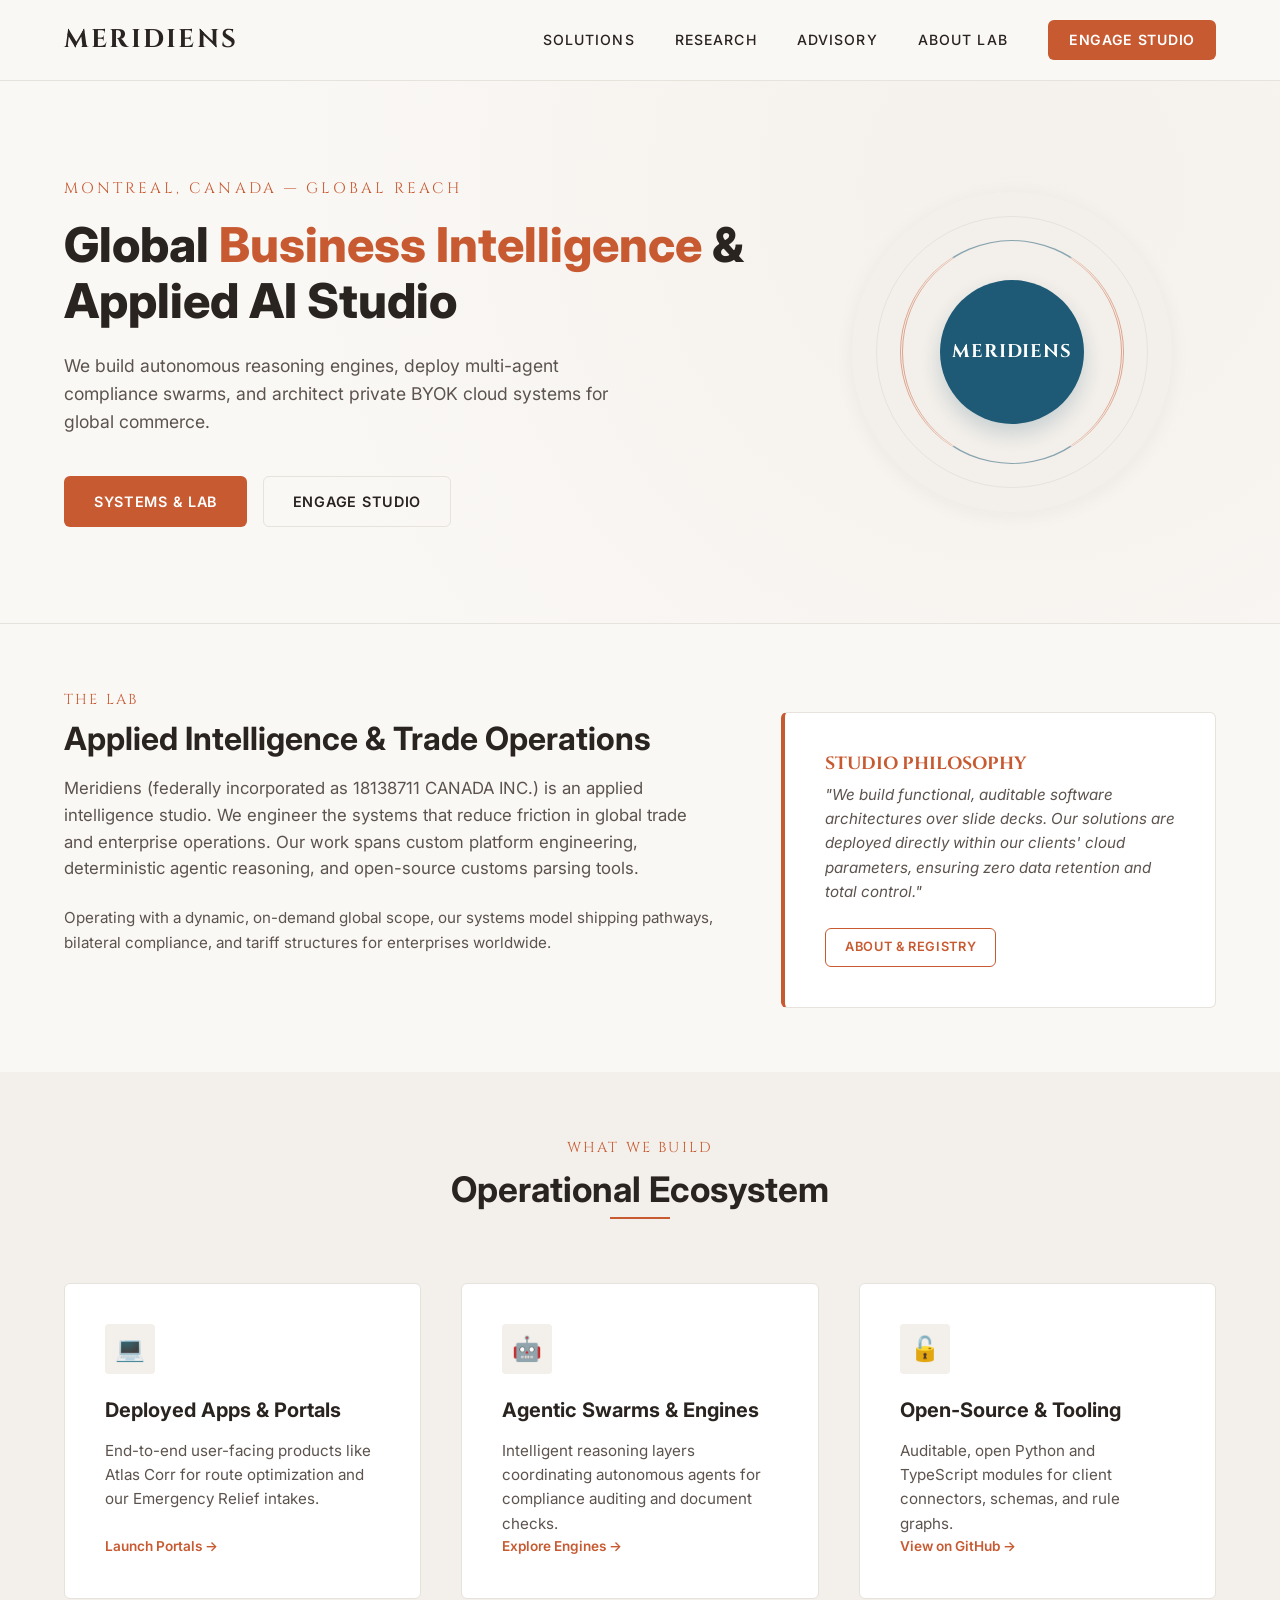
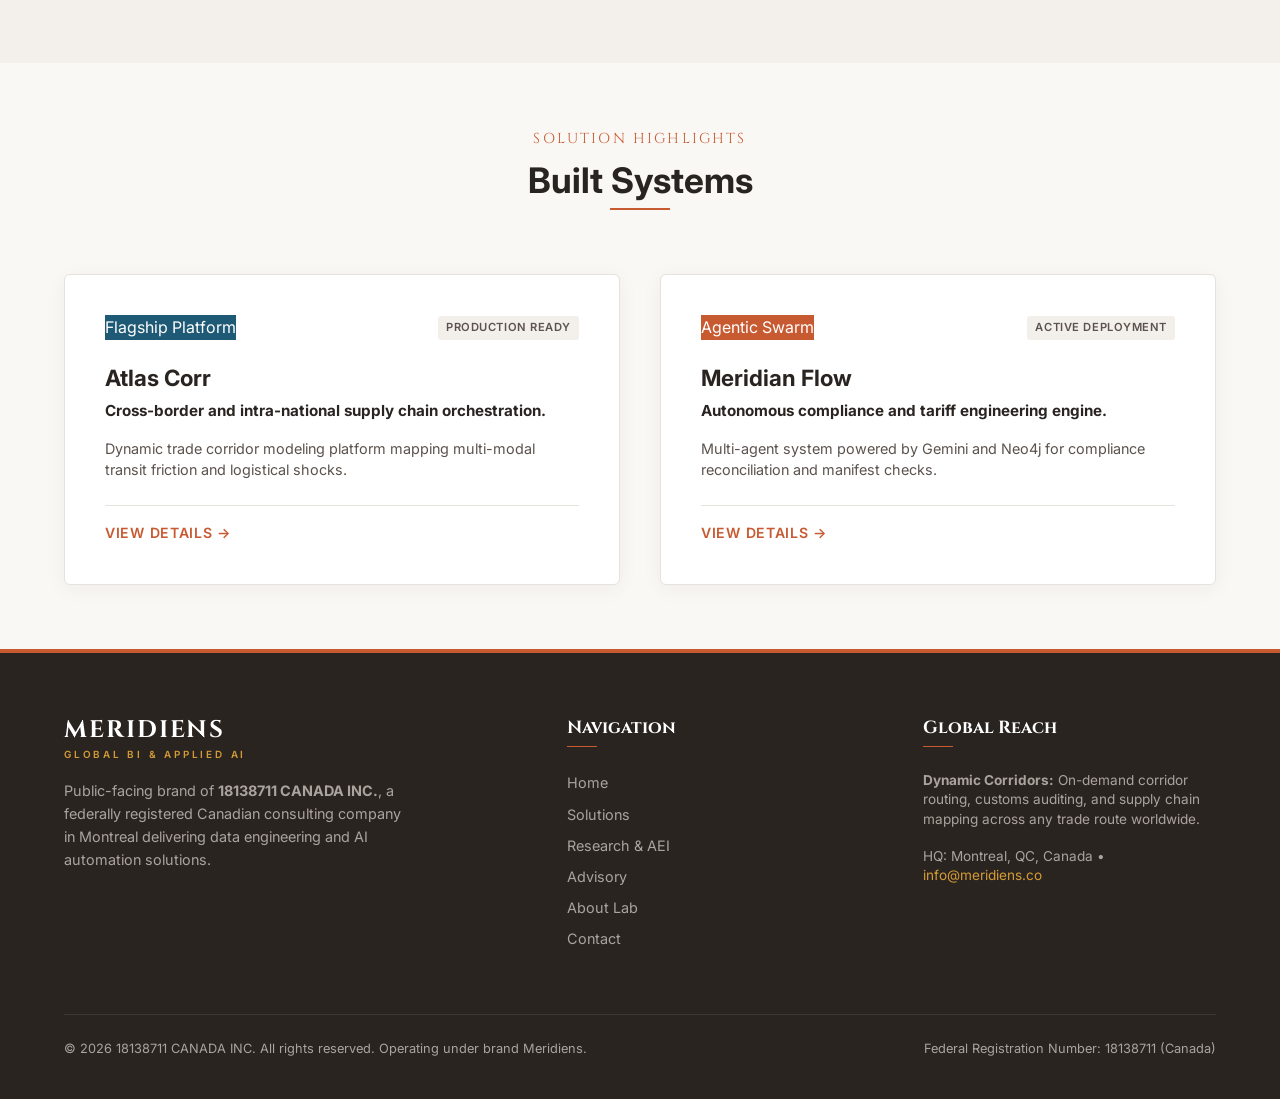
==== commit e4351e69: "feat(research): implement adaptive epistemic intelligence academic lab vitrine" ====
--- a/index.html
+++ b/index.html
@@ -14,9 +14,10 @@
       <nav class="site-nav">
         <a href="index.html" class="logo">MERIDIENS</a>
         <div class="nav-links">
-          <a href="products.html">Systems & Lab</a>
+          <a href="products.html">Solutions</a>
+          <a href="research.html">Research</a>
           <a href="services.html">Advisory</a>
-          <a href="about.html">About & Registry</a>
+          <a href="about.html">About Lab</a>
           <a href="contact.html" class="btn-cta">Engage Studio</a>
         </div>
       </nav>
@@ -173,9 +174,10 @@
           <h4 class="footer-title">Navigation</h4>
           <ul class="footer-links">
             <li><a href="index.html">Home</a></li>
-            <li><a href="products.html">Systems & Lab</a></li>
+            <li><a href="products.html">Solutions</a></li>
+            <li><a href="research.html">Research & AEI</a></li>
             <li><a href="services.html">Advisory</a></li>
-            <li><a href="about.html">About & Registry</a></li>
+            <li><a href="about.html">About Lab</a></li>
             <li><a href="contact.html">Contact</a></li>
           </ul>
         </div>
--- a/styles.css
+++ b/styles.css
@@ -1370,4 +1370,700 @@
   }
 }
 
-
+/* ==========================================================================
+   MERIDIENS RESEARCH LAB & ADAPTIVE EPISTEMIC INTELLIGENCE (AEI) STYLES
+   ========================================================================== */
+
+:root {
+  --color-academic-slate: #0b192c;
+  --color-academic-navy: #1e3e62;
+  --color-academic-card: #ffffff;
+  --color-state-hypo: #3b82f6;
+  --color-state-supported: #06b6d4;
+  --color-state-stable: #10b981;
+  --color-state-contested: #f59e0b;
+  --color-state-silence: #64748b;
+  --color-state-obsolete: #ef4444;
+}
+
+/* Academic Masthead / Hero */
+.research-hero {
+  background: linear-gradient(180deg, rgba(11, 25, 44, 0.04) 0%, rgba(250, 248, 245, 0) 100%);
+  border-bottom: 1px solid var(--color-border);
+  padding: 4rem 0 3.5rem 0;
+}
+
+.research-preheader {
+  font-family: var(--font-body);
+  font-size: 0.78rem;
+  font-weight: 700;
+  letter-spacing: 0.15em;
+  text-transform: uppercase;
+  color: var(--color-secondary);
+  display: inline-block;
+  margin-bottom: 1rem;
+  padding: 0.25rem 0.75rem;
+  background: rgba(30, 90, 117, 0.08);
+  border-radius: 4px;
+  border-left: 3px solid var(--color-secondary);
+}
+
+.research-title {
+  font-family: var(--font-heading);
+  font-size: 2.8rem;
+  line-height: 1.15;
+  color: var(--color-text);
+  margin-bottom: 1rem;
+  font-weight: 700;
+}
+
+.research-subtitle {
+  font-family: var(--font-body);
+  font-size: 1.25rem;
+  line-height: 1.6;
+  color: #4b5563;
+  max-width: 860px;
+  margin-bottom: 2rem;
+}
+
+.research-meta-bar {
+  display: flex;
+  flex-wrap: wrap;
+  align-items: center;
+  justify-content: space-between;
+  gap: 1.5rem;
+  border-top: 1px solid var(--color-border);
+  padding-top: 1.5rem;
+}
+
+.personnel-group {
+  display: flex;
+  flex-wrap: wrap;
+  gap: 2rem;
+}
+
+.personnel-item {
+  font-size: 0.88rem;
+  line-height: 1.4;
+}
+
+.personnel-role {
+  text-transform: uppercase;
+  font-size: 0.72rem;
+  font-weight: 700;
+  letter-spacing: 0.08em;
+  color: var(--color-text-muted);
+  display: block;
+  margin-bottom: 0.2rem;
+}
+
+.personnel-name {
+  font-weight: 700;
+  color: var(--color-text);
+}
+
+.personnel-affiliation {
+  font-size: 0.8rem;
+  color: var(--color-text-muted);
+}
+
+.btn-academic-print {
+  display: inline-flex;
+  align-items: center;
+  gap: 0.5rem;
+  background-color: var(--color-academic-slate);
+  color: #ffffff;
+  padding: 0.65rem 1.4rem;
+  font-family: var(--font-body);
+  font-size: 0.85rem;
+  font-weight: 600;
+  border-radius: var(--border-radius);
+  border: 1px solid var(--color-academic-slate);
+  cursor: pointer;
+  transition: var(--transition);
+}
+
+.btn-academic-print:hover {
+  background-color: var(--color-academic-navy);
+  transform: translateY(-1px);
+  box-shadow: 0 4px 12px rgba(11, 25, 44, 0.15);
+}
+
+/* Epistemic Thesis Callouts */
+.thesis-box {
+  background: #ffffff;
+  border: 1px solid var(--color-border);
+  border-left: 4px solid var(--color-primary);
+  border-radius: var(--border-radius);
+  padding: 2rem;
+  margin: 2rem 0;
+  box-shadow: 0 2px 8px rgba(0, 0, 0, 0.03);
+}
+
+.thesis-grid {
+  display: grid;
+  grid-template-columns: 1fr 1fr;
+  gap: 2rem;
+  margin-top: 1.5rem;
+}
+
+@media (max-width: 768px) {
+  .thesis-grid {
+    grid-template-columns: 1fr;
+  }
+}
+
+.contrast-card {
+  background: var(--color-bg);
+  border: 1px solid var(--color-border);
+  border-radius: 6px;
+  padding: 1.5rem;
+}
+
+.contrast-card.flaw {
+  border-top: 3px solid #ef4444;
+}
+
+.contrast-card.solution {
+  border-top: 3px solid var(--color-state-stable);
+}
+
+.contrast-title {
+  font-size: 1rem;
+  font-weight: 700;
+  margin-bottom: 0.75rem;
+  display: flex;
+  align-items: center;
+  gap: 0.5rem;
+}
+
+.formula-block {
+  background: #111827;
+  color: #38bdf8;
+  font-family: 'Courier New', Courier, monospace;
+  padding: 0.85rem 1.2rem;
+  border-radius: 4px;
+  font-size: 0.88rem;
+  margin: 1rem 0;
+  overflow-x: auto;
+}
+
+/* Scientific Lineage Cards */
+.lineage-grid {
+  display: grid;
+  grid-template-columns: repeat(auto-fit, minmax(320px, 1fr));
+  gap: 1.5rem;
+  margin: 2rem 0;
+}
+
+.lineage-card {
+  background: #ffffff;
+  border: 1px solid var(--color-border);
+  border-radius: var(--border-radius);
+  padding: 1.75rem;
+  display: flex;
+  flex-direction: column;
+  transition: var(--transition);
+  position: relative;
+}
+
+.lineage-card:hover {
+  transform: translateY(-3px);
+  border-color: var(--color-secondary);
+  box-shadow: var(--box-shadow-hover);
+}
+
+.publication-badge {
+  font-size: 0.72rem;
+  font-weight: 700;
+  text-transform: uppercase;
+  letter-spacing: 0.08em;
+  padding: 0.2rem 0.6rem;
+  border-radius: 3px;
+  display: inline-block;
+  margin-bottom: 0.75rem;
+  align-self: flex-start;
+}
+
+.badge-frontiers {
+  background: rgba(30, 90, 117, 0.1);
+  color: var(--color-secondary);
+}
+
+.badge-thesis {
+  background: rgba(200, 90, 50, 0.1);
+  color: var(--color-primary);
+}
+
+.lineage-title {
+  font-family: var(--font-heading);
+  font-size: 1.15rem;
+  line-height: 1.4;
+  color: var(--color-text);
+  margin-bottom: 0.75rem;
+  font-weight: 700;
+}
+
+.lineage-desc {
+  font-size: 0.88rem;
+  color: #4b5563;
+  line-height: 1.55;
+  flex-grow: 1;
+  margin-bottom: 1rem;
+}
+
+.lineage-footer {
+  border-top: 1px solid var(--color-border);
+  padding-top: 0.75rem;
+  font-size: 0.8rem;
+  color: var(--color-text-muted);
+  display: flex;
+  justify-content: space-between;
+  align-items: center;
+}
+
+/* Interactive Epistemic State Machine Widget */
+.state-machine-widget {
+  background: #0b1320;
+  border: 1px solid rgba(255, 255, 255, 0.1);
+  border-radius: 12px;
+  padding: 2rem;
+  color: #f8fafc;
+  margin: 3rem 0;
+  box-shadow: 0 10px 30px rgba(0, 0, 0, 0.25);
+}
+
+.widget-header {
+  display: flex;
+  justify-content: space-between;
+  align-items: center;
+  flex-wrap: wrap;
+  gap: 1rem;
+  border-bottom: 1px solid rgba(255, 255, 255, 0.1);
+  padding-bottom: 1.25rem;
+  margin-bottom: 1.5rem;
+}
+
+.widget-title {
+  font-size: 1.25rem;
+  font-weight: 700;
+  color: #ffffff;
+  display: flex;
+  align-items: center;
+  gap: 0.5rem;
+}
+
+.widget-status-pill {
+  font-size: 0.75rem;
+  padding: 0.25rem 0.75rem;
+  border-radius: 999px;
+  background: rgba(16, 185, 129, 0.15);
+  color: #34d399;
+  border: 1px solid rgba(16, 185, 129, 0.3);
+  font-family: monospace;
+}
+
+.scenario-bar {
+  display: flex;
+  flex-wrap: wrap;
+  gap: 0.75rem;
+  margin-bottom: 2rem;
+}
+
+.scenario-btn {
+  background: rgba(255, 255, 255, 0.06);
+  border: 1px solid rgba(255, 255, 255, 0.15);
+  color: #cbd5e1;
+  padding: 0.65rem 1.25rem;
+  font-size: 0.85rem;
+  border-radius: 6px;
+  cursor: pointer;
+  transition: all 0.2s ease;
+  font-weight: 500;
+  text-align: left;
+}
+
+.scenario-btn:hover {
+  background: rgba(255, 255, 255, 0.12);
+  color: #ffffff;
+}
+
+.scenario-btn.active {
+  background: var(--color-secondary);
+  border-color: #38bdf8;
+  color: #ffffff;
+  box-shadow: 0 0 12px rgba(56, 189, 248, 0.3);
+}
+
+/* State Graph SVG Container */
+.state-graph-canvas {
+  width: 100%;
+  background: rgba(15, 23, 42, 0.6);
+  border: 1px solid rgba(255, 255, 255, 0.08);
+  border-radius: 8px;
+  padding: 1.5rem;
+  display: flex;
+  justify-content: center;
+  align-items: center;
+  min-height: 280px;
+}
+
+.state-svg {
+  width: 100%;
+  max-width: 820px;
+  height: auto;
+  overflow: visible;
+}
+
+.state-node {
+  transition: all 0.3s ease;
+  cursor: pointer;
+}
+
+.state-node circle {
+  transition: all 0.3s ease;
+}
+
+.state-node text {
+  font-family: var(--font-body);
+  font-size: 11px;
+  font-weight: 600;
+  fill: #94a3b8;
+  text-anchor: middle;
+  transition: all 0.3s ease;
+}
+
+.state-node.active circle {
+  stroke-width: 3.5px;
+  filter: drop-shadow(0 0 8px currentColor);
+}
+
+.state-node.active text {
+  fill: #ffffff;
+  font-weight: 700;
+}
+
+.state-link {
+  stroke: rgba(255, 255, 255, 0.15);
+  stroke-width: 2;
+  transition: all 0.3s ease;
+}
+
+.state-link.active-link {
+  stroke: #38bdf8;
+  stroke-width: 3;
+  stroke-dasharray: 6 3;
+  animation: dash 1s linear infinite;
+}
+
+@keyframes dash {
+  to {
+    stroke-dashoffset: -9;
+  }
+}
+
+/* Decision Gate Output Panel */
+.decision-gate-panel {
+  margin-top: 1.5rem;
+  background: rgba(2, 6, 23, 0.8);
+  border: 1px solid rgba(255, 255, 255, 0.1);
+  border-radius: 8px;
+  padding: 1.25rem 1.5rem;
+  display: flex;
+  flex-direction: column;
+  gap: 0.75rem;
+}
+
+.decision-meta {
+  display: flex;
+  justify-content: space-between;
+  align-items: center;
+  flex-wrap: wrap;
+  gap: 0.5rem;
+  font-size: 0.82rem;
+}
+
+.decision-action-badge {
+  font-weight: 700;
+  font-size: 0.85rem;
+  padding: 0.25rem 0.8rem;
+  border-radius: 4px;
+  text-transform: uppercase;
+  letter-spacing: 0.05em;
+  display: inline-flex;
+  align-items: center;
+  gap: 0.4rem;
+}
+
+.action-proceed {
+  background: rgba(16, 185, 129, 0.2);
+  color: #34d399;
+  border: 1px solid #10b981;
+}
+
+.action-halt {
+  background: rgba(245, 158, 11, 0.2);
+  color: #fbbf24;
+  border: 1px solid #f59e0b;
+}
+
+.action-silence {
+  background: rgba(148, 163, 184, 0.2);
+  color: #cbd5e1;
+  border: 1px solid #64748b;
+}
+
+.decision-log-text {
+  font-family: 'Courier New', Courier, monospace;
+  font-size: 0.82rem;
+  color: #94a3b8;
+  line-height: 1.5;
+  background: rgba(0, 0, 0, 0.3);
+  padding: 0.75rem;
+  border-radius: 4px;
+  border-left: 3px solid #38bdf8;
+}
+
+/* Formal Hypotheses & Falsification Table */
+.falsification-table-wrapper {
+  overflow-x: auto;
+  margin: 2rem 0;
+  border: 1px solid var(--color-border);
+  border-radius: var(--border-radius);
+  background: #ffffff;
+  box-shadow: 0 2px 6px rgba(0, 0, 0, 0.02);
+}
+
+.falsification-table {
+  width: 100%;
+  border-collapse: collapse;
+  text-align: left;
+  font-size: 0.88rem;
+}
+
+.falsification-table th {
+  background-color: var(--color-academic-slate);
+  color: #ffffff;
+  padding: 0.9rem 1.2rem;
+  font-family: var(--font-body);
+  font-weight: 600;
+  font-size: 0.8rem;
+  text-transform: uppercase;
+  letter-spacing: 0.05em;
+  border-right: 1px solid rgba(255, 255, 255, 0.1);
+}
+
+.falsification-table th:last-child {
+  border-right: none;
+}
+
+.falsification-table td {
+  padding: 1rem 1.2rem;
+  border-bottom: 1px solid var(--color-border);
+  vertical-align: top;
+  line-height: 1.5;
+}
+
+.falsification-table tr:nth-child(even) {
+  background-color: rgba(250, 248, 245, 0.5);
+}
+
+.falsification-table tr:last-child td {
+  border-bottom: none;
+}
+
+.hypo-id {
+  font-family: monospace;
+  font-weight: 700;
+  color: var(--color-primary);
+  white-space: nowrap;
+}
+
+.metric-tag {
+  font-family: monospace;
+  font-size: 0.78rem;
+  background: rgba(30, 90, 117, 0.08);
+  color: var(--color-secondary);
+  padding: 0.15rem 0.45rem;
+  border-radius: 3px;
+  display: inline-block;
+  margin-top: 0.25rem;
+}
+
+/* Theory to Production Bridge */
+.bridge-grid {
+  display: grid;
+  grid-template-columns: repeat(auto-fit, minmax(320px, 1fr));
+  gap: 1.5rem;
+  margin: 2rem 0;
+}
+
+.bridge-card {
+  background: #ffffff;
+  border: 1px solid var(--color-border);
+  border-radius: var(--border-radius);
+  padding: 1.75rem;
+  display: flex;
+  flex-direction: column;
+}
+
+.bridge-primitive {
+  font-size: 0.75rem;
+  font-weight: 700;
+  color: var(--color-primary);
+  text-transform: uppercase;
+  letter-spacing: 0.08em;
+  margin-bottom: 0.5rem;
+}
+
+.bridge-target {
+  font-size: 1.2rem;
+  font-weight: 700;
+  color: var(--color-text);
+  margin-bottom: 0.75rem;
+}
+
+.bridge-arrow {
+  display: flex;
+  align-items: center;
+  gap: 0.5rem;
+  color: var(--color-secondary);
+  font-size: 0.85rem;
+  font-weight: 600;
+  margin: 0.5rem 0 1rem 0;
+}
+
+/* ==========================================================================
+   PRINT OPTIMIZATION ENGINE (@media print)
+   Generates a clean, publication-ready academic white-paper
+   ========================================================================== */
+@media print {
+  @page {
+    size: A4 portrait;
+    margin: 1.5cm;
+  }
+
+  body {
+    background: #ffffff !important;
+    color: #111827 !important;
+    font-size: 10.5pt !important;
+    line-height: 1.5 !important;
+  }
+
+  /* Suppress non-printable elements */
+  header,
+  footer,
+  .site-nav,
+  .btn-academic-print,
+  .scenario-bar,
+  .btn,
+  .region-selector-container,
+  noscript,
+  .scroll-shadow {
+    display: none !important;
+  }
+
+  /* Expand containers */
+  .container {
+    max-width: 100% !important;
+    width: 100% !important;
+    padding: 0 !important;
+    margin: 0 !important;
+  }
+
+  .research-hero {
+    padding: 0 0 1.5rem 0 !important;
+    border-bottom: 2px solid #000000 !important;
+    background: none !important;
+  }
+
+  .research-title {
+    font-size: 20pt !important;
+    color: #000000 !important;
+  }
+
+  .research-subtitle {
+    font-size: 11pt !important;
+    color: #333333 !important;
+  }
+
+  .research-meta-bar {
+    border-top: 1px solid #ccc !important;
+    padding-top: 0.5rem !important;
+  }
+
+  /* Ensure high-contrast cards */
+  .lineage-card,
+  .contrast-card,
+  .bridge-card,
+  .thesis-box {
+    border: 1px solid #cccccc !important;
+    box-shadow: none !important;
+    page-break-inside: avoid !important;
+    background: #ffffff !important;
+  }
+
+  /* State Machine print representation */
+  .state-machine-widget {
+    background: #ffffff !important;
+    color: #000000 !important;
+    border: 1px solid #999999 !important;
+    box-shadow: none !important;
+    page-break-inside: avoid !important;
+  }
+
+  .widget-header {
+    border-bottom: 1px solid #cccccc !important;
+  }
+
+  .widget-title {
+    color: #000000 !important;
+  }
+
+  .state-graph-canvas {
+    background: #f8fafc !important;
+    border: 1px solid #cccccc !important;
+  }
+
+  .decision-gate-panel {
+    background: #f1f5f9 !important;
+    border: 1px solid #cccccc !important;
+    color: #000000 !important;
+  }
+
+  .decision-log-text {
+    background: #ffffff !important;
+    color: #000000 !important;
+    border-left: 3px solid #000000 !important;
+  }
+
+  /* Falsification table page break rules */
+  .falsification-table-wrapper {
+    box-shadow: none !important;
+    border: 1px solid #999999 !important;
+    page-break-inside: avoid !important;
+  }
+
+  .falsification-table th {
+    background: #333333 !important;
+    color: #ffffff !important;
+  }
+
+  .falsification-table td {
+    color: #000000 !important;
+    border-bottom: 1px solid #e2e8f0 !important;
+  }
+
+  /* Typography headings page breaks */
+  h1, h2, h3, h4 {
+    page-break-after: avoid !important;
+    color: #000000 !important;
+  }
+
+  .section, .section-alt {
+    padding: 1.5rem 0 !important;
+  }
+}
+
+
+
